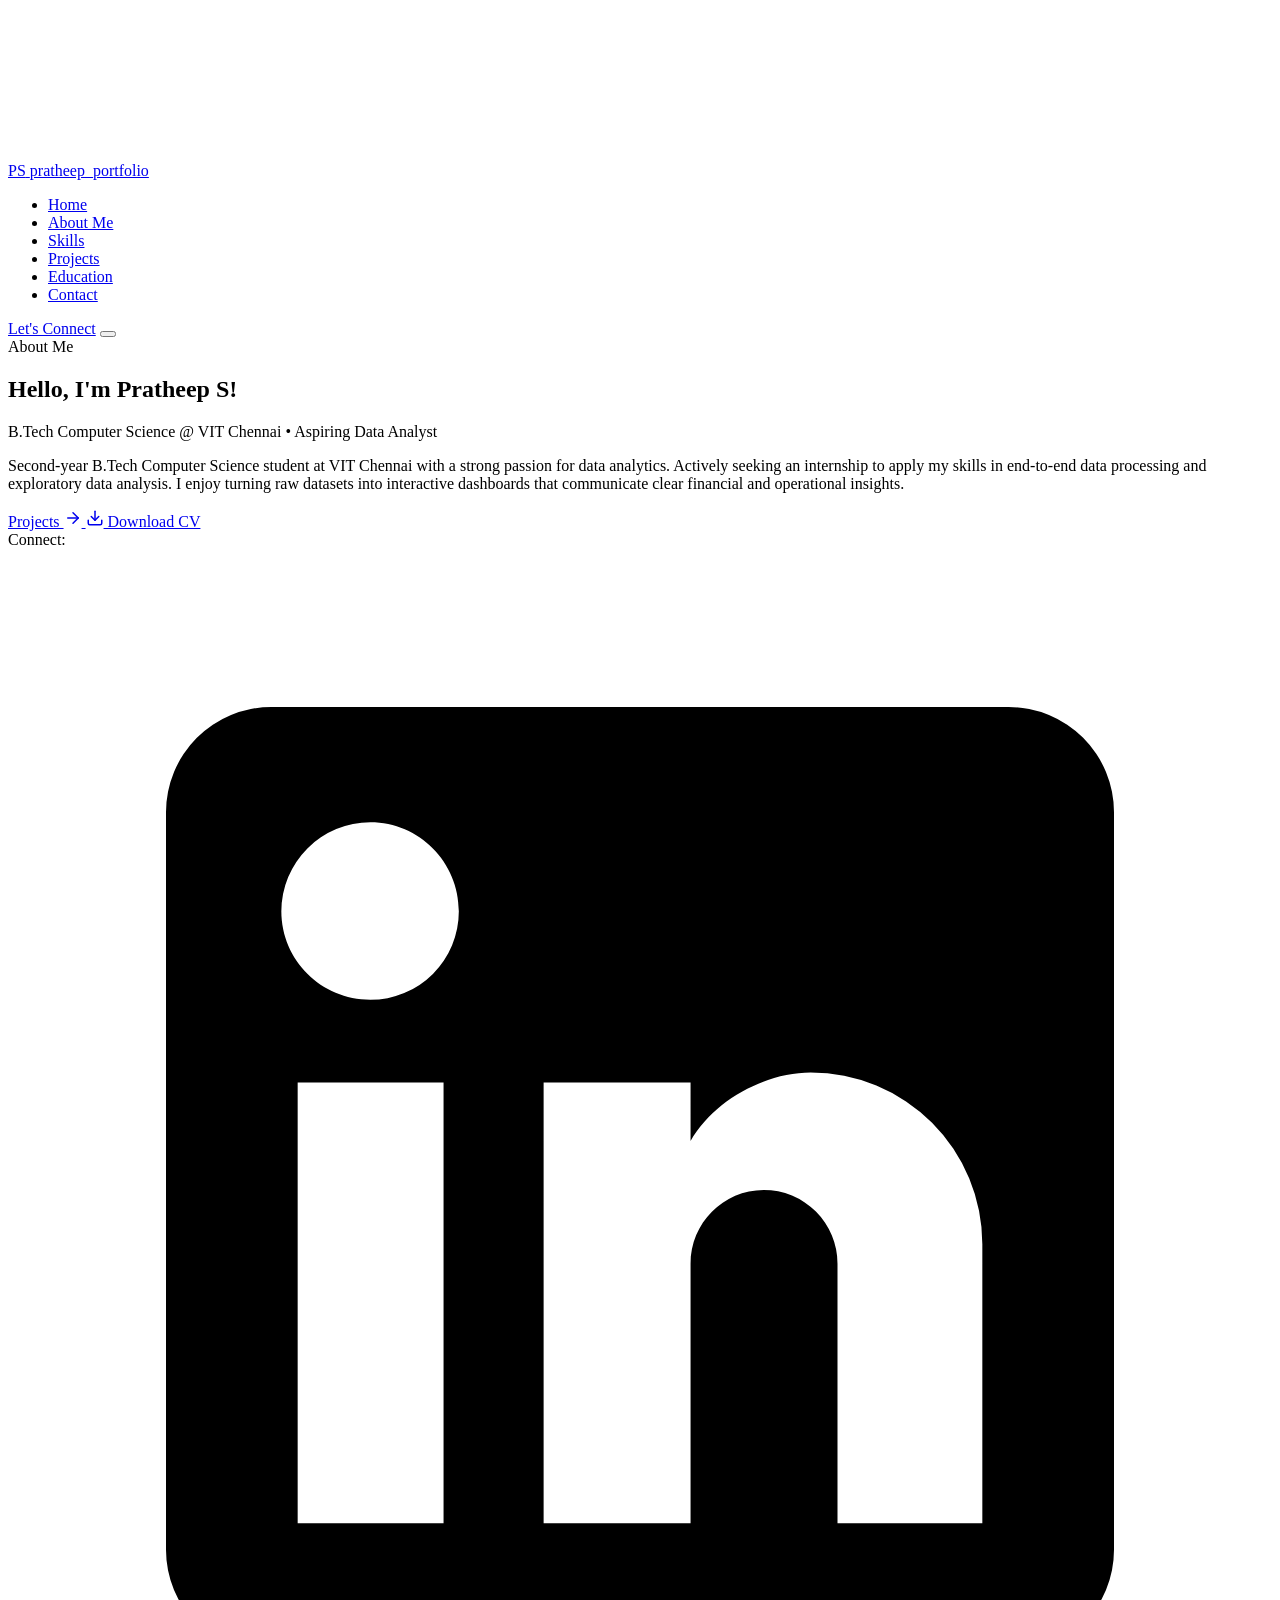
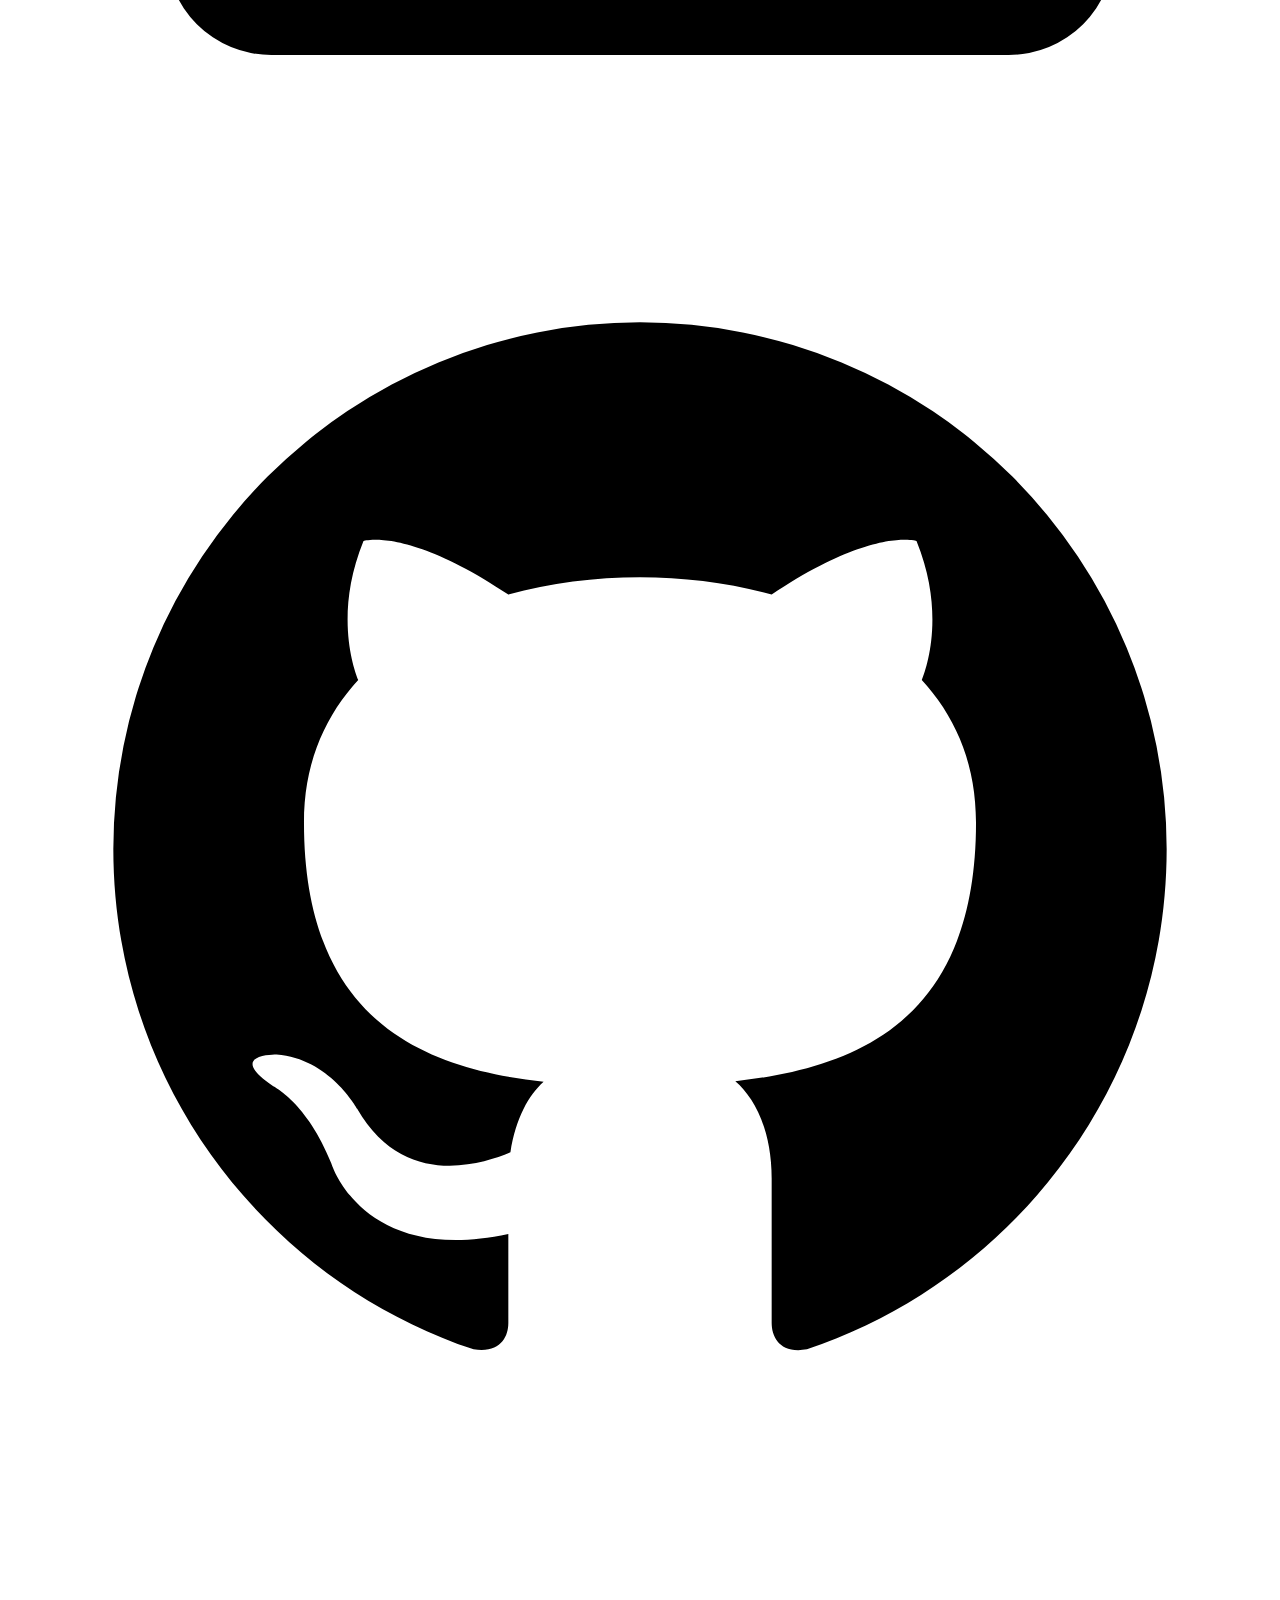
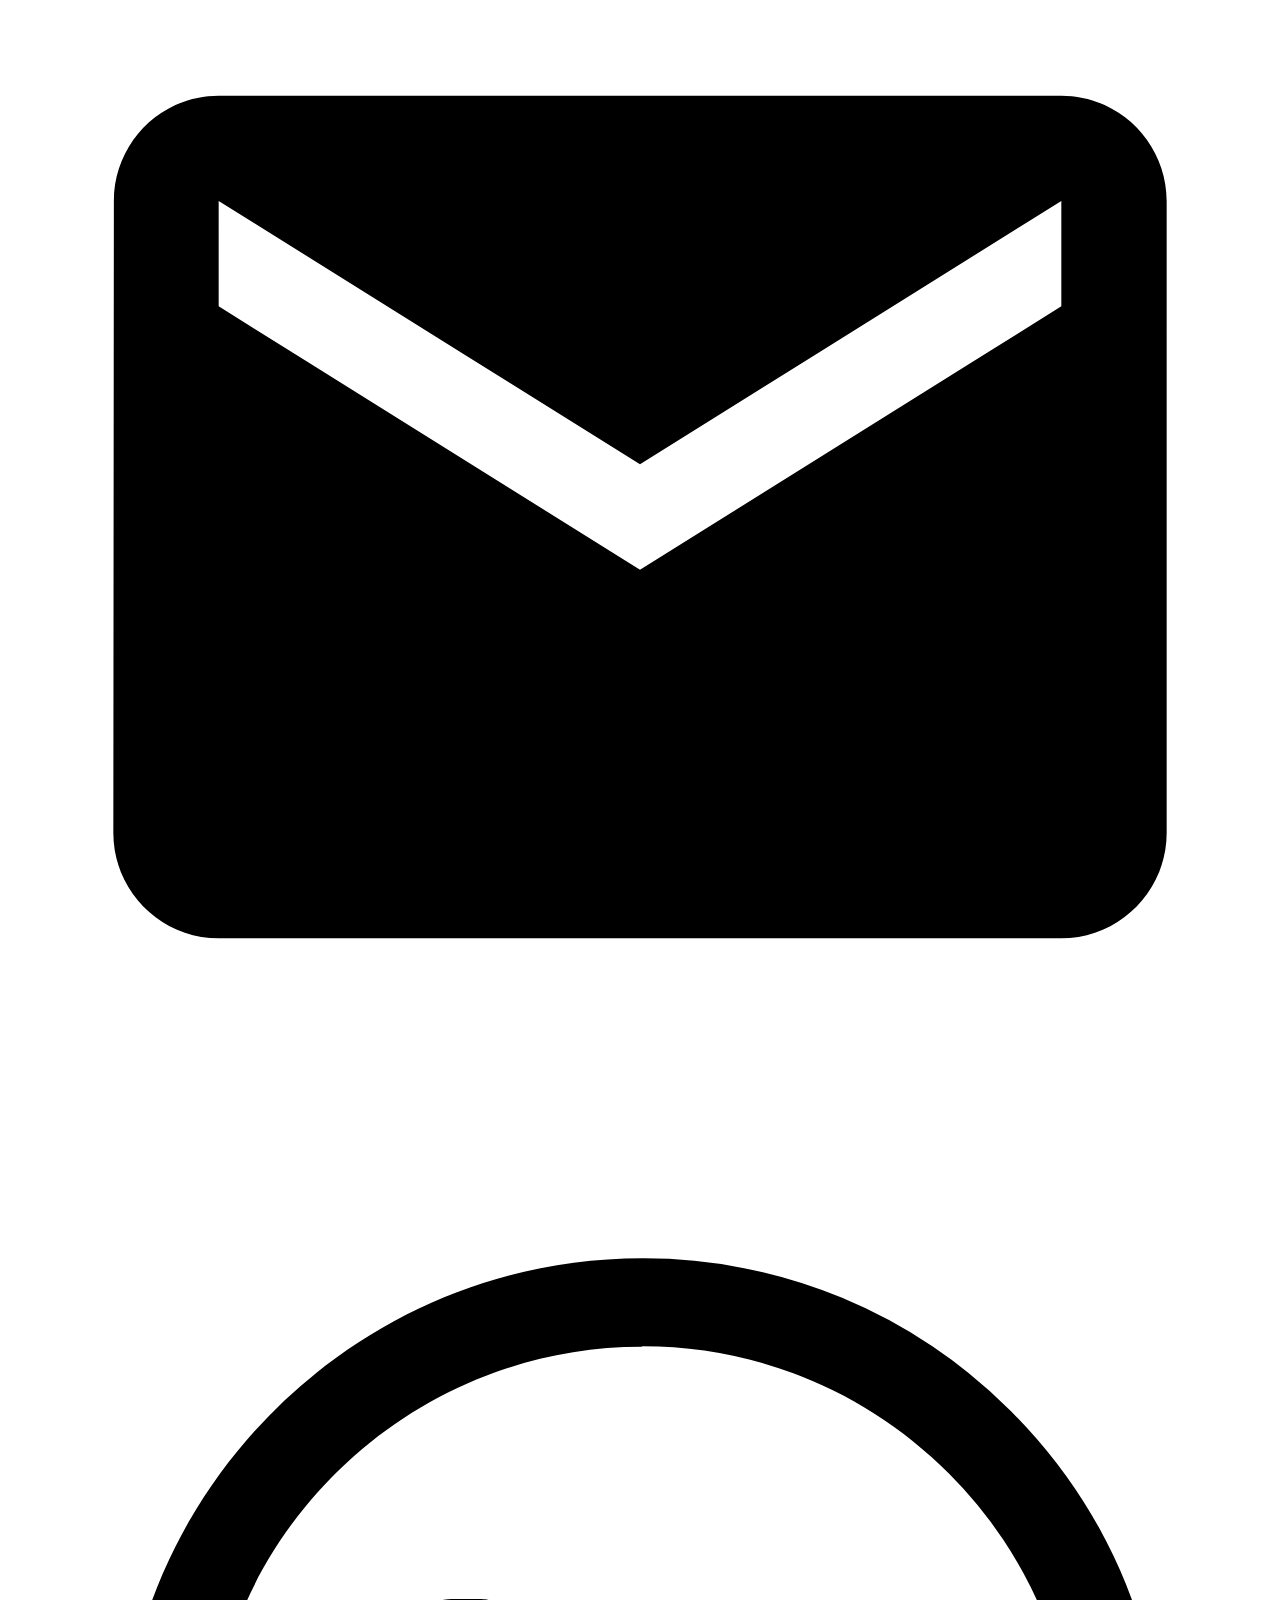
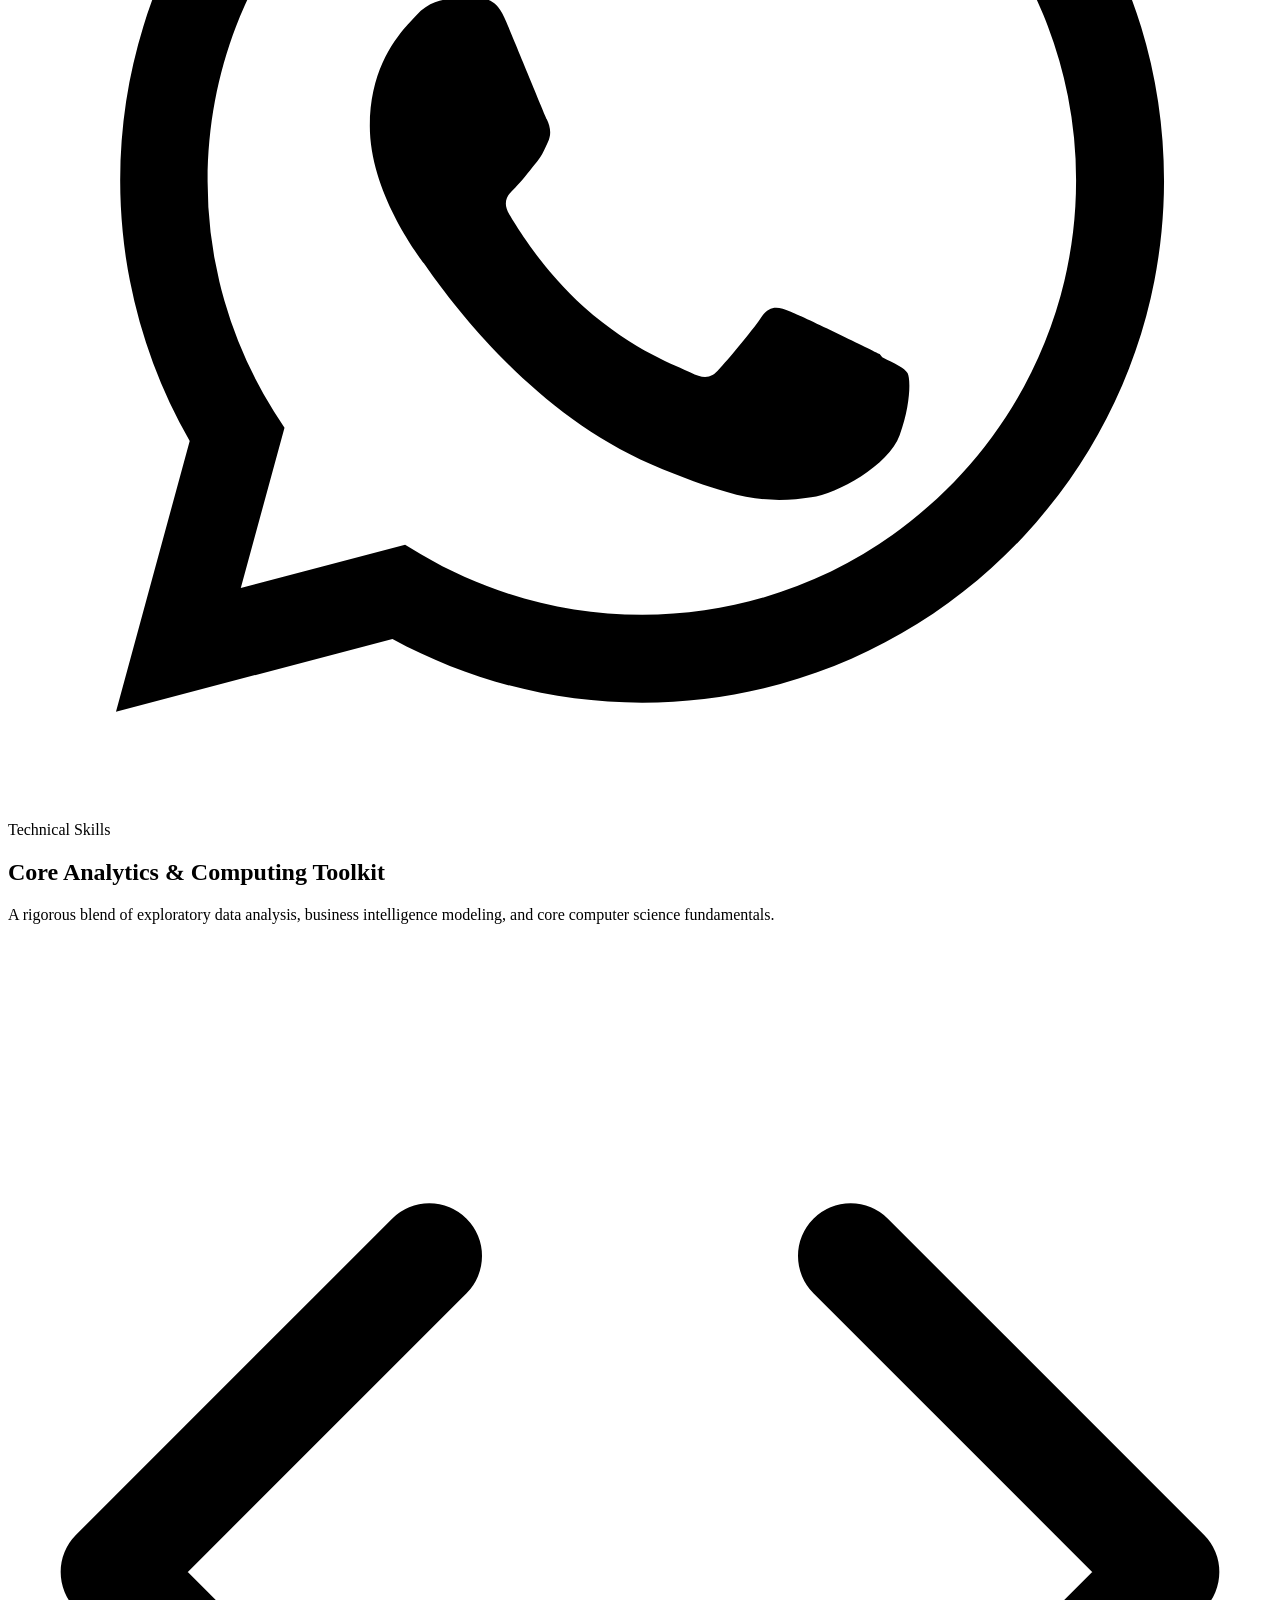
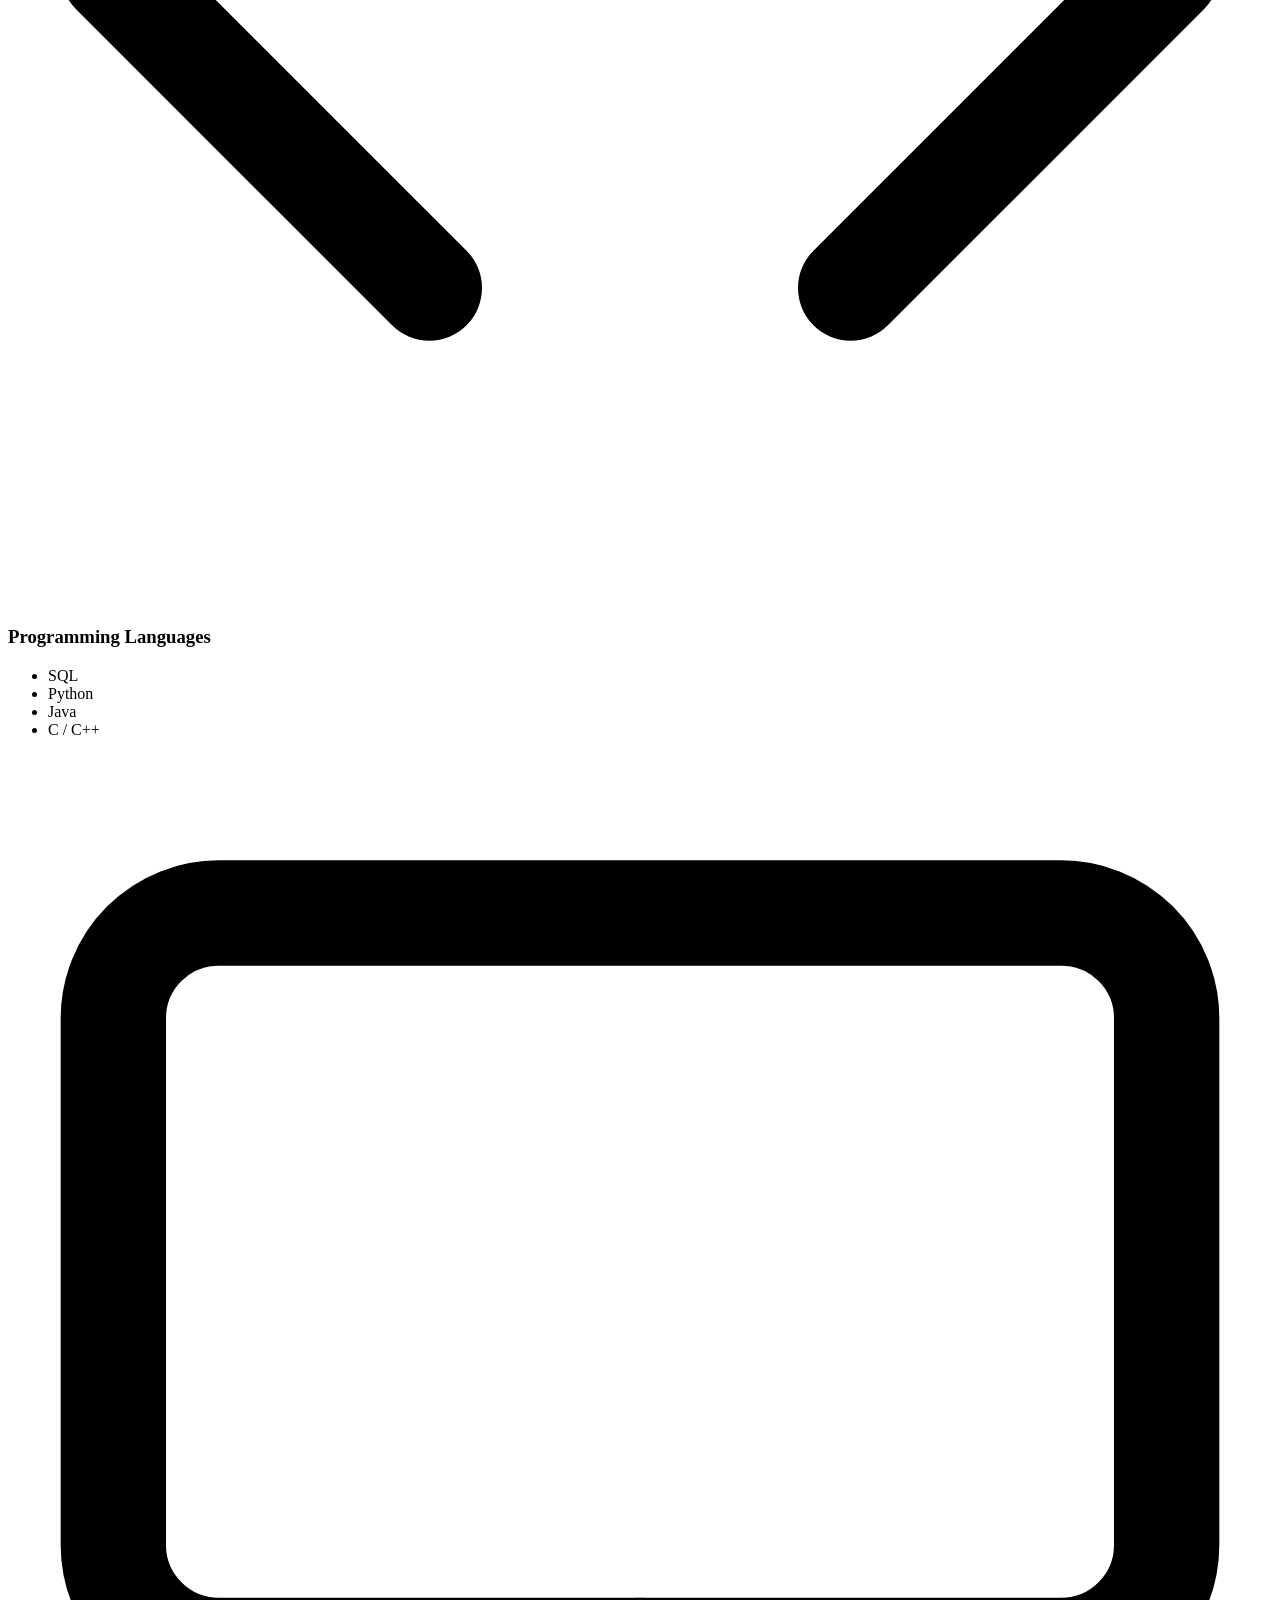
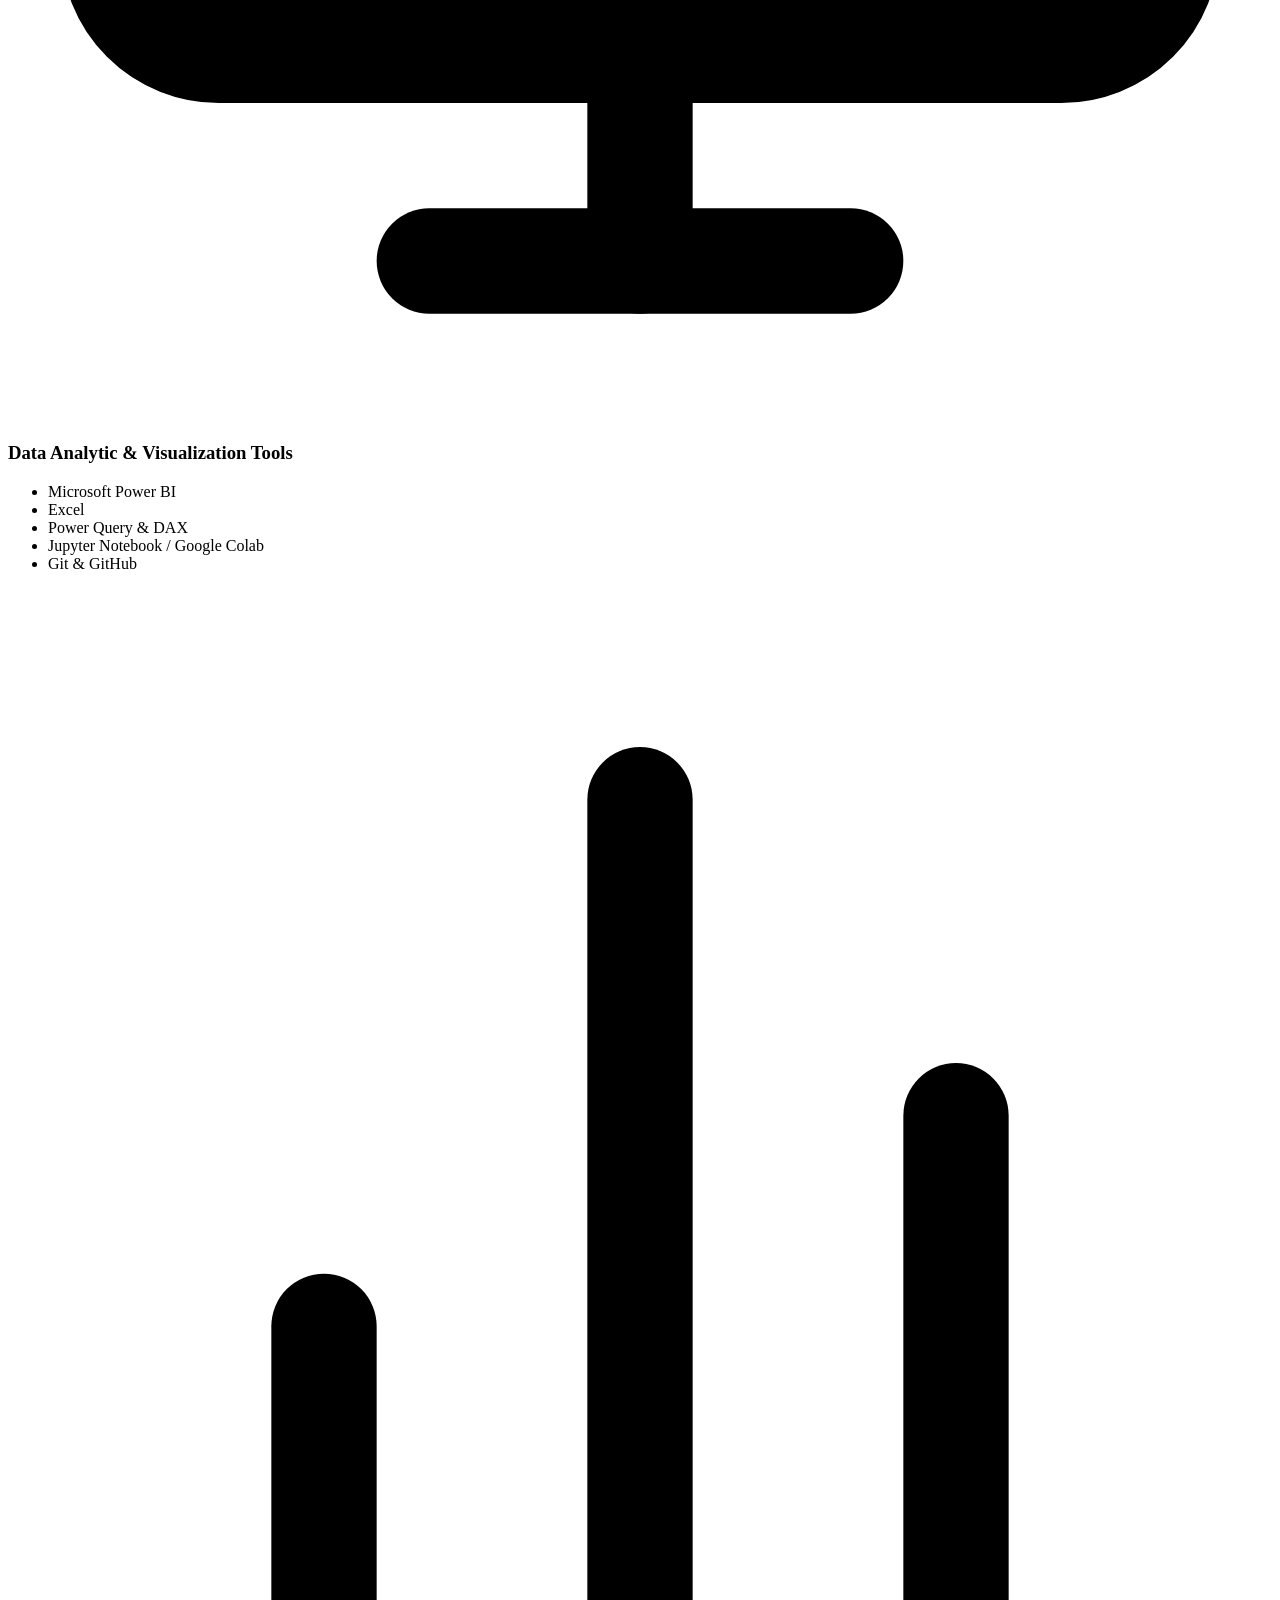
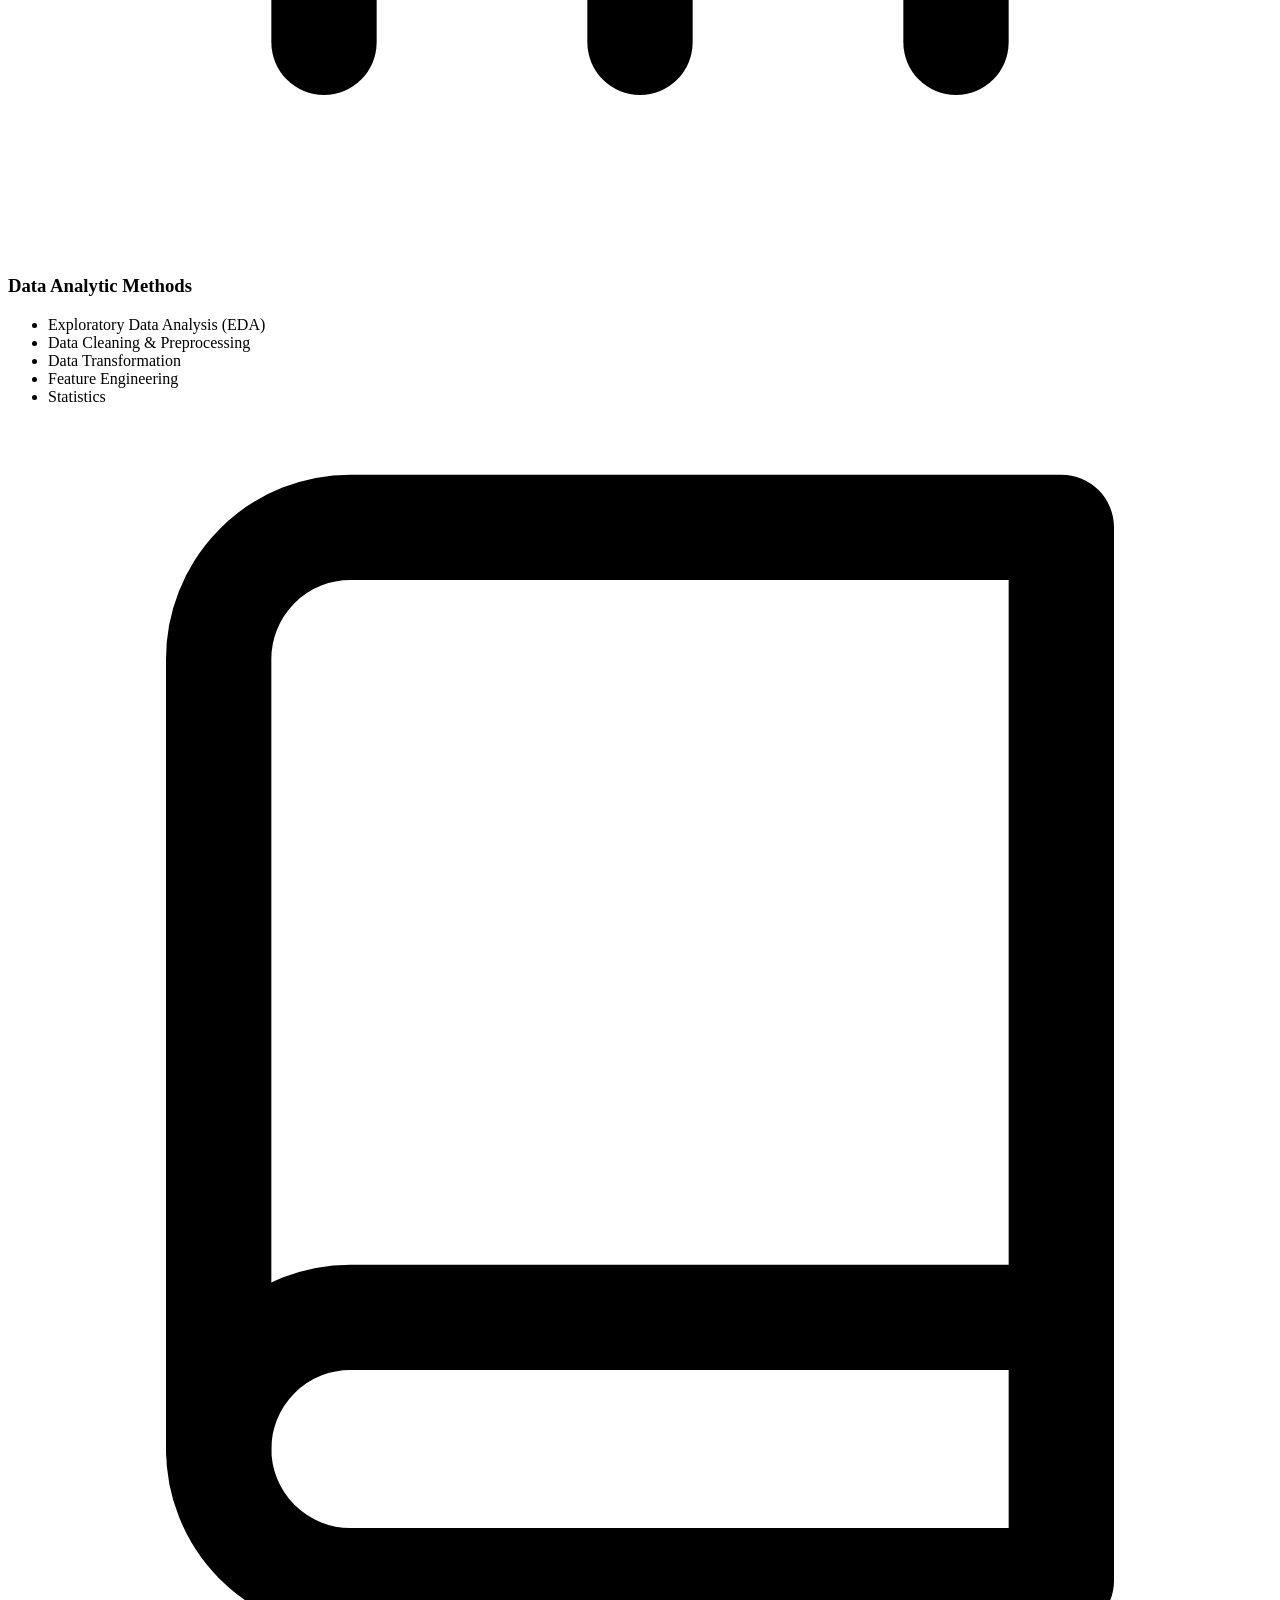
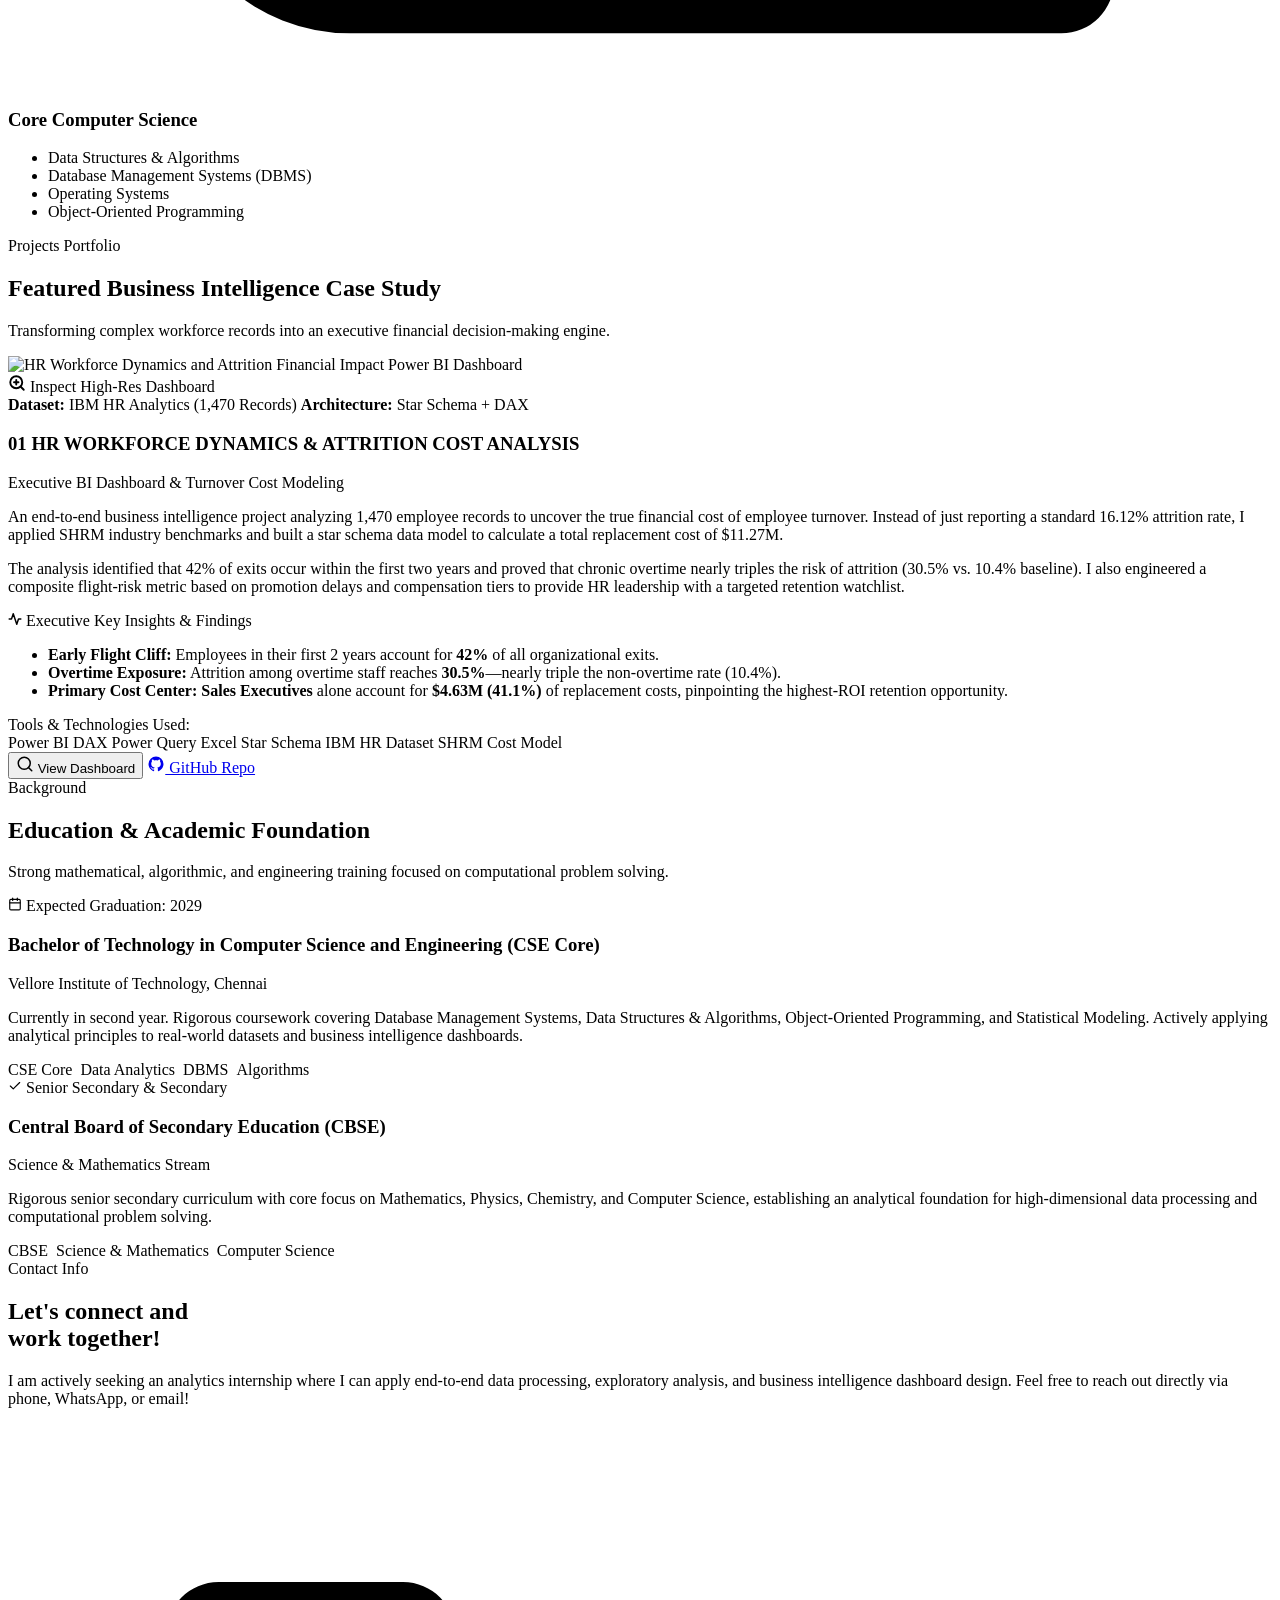
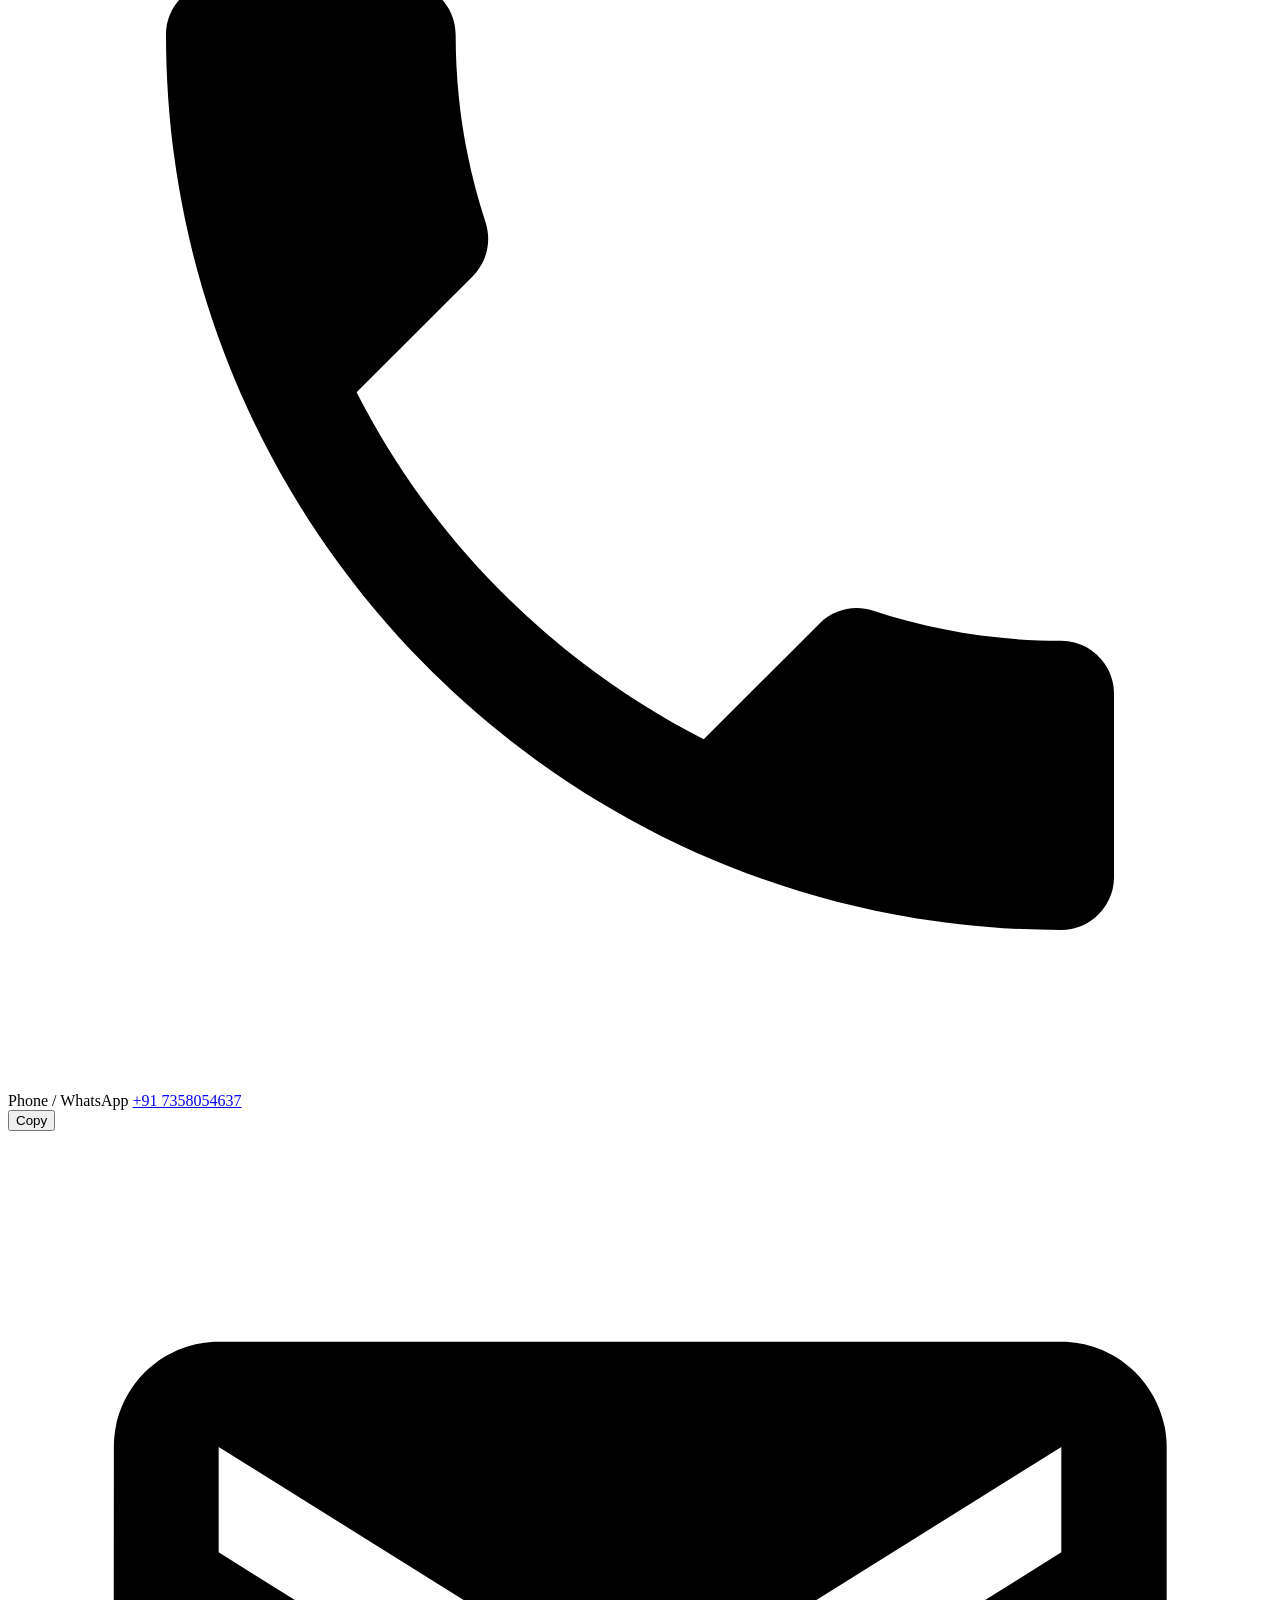
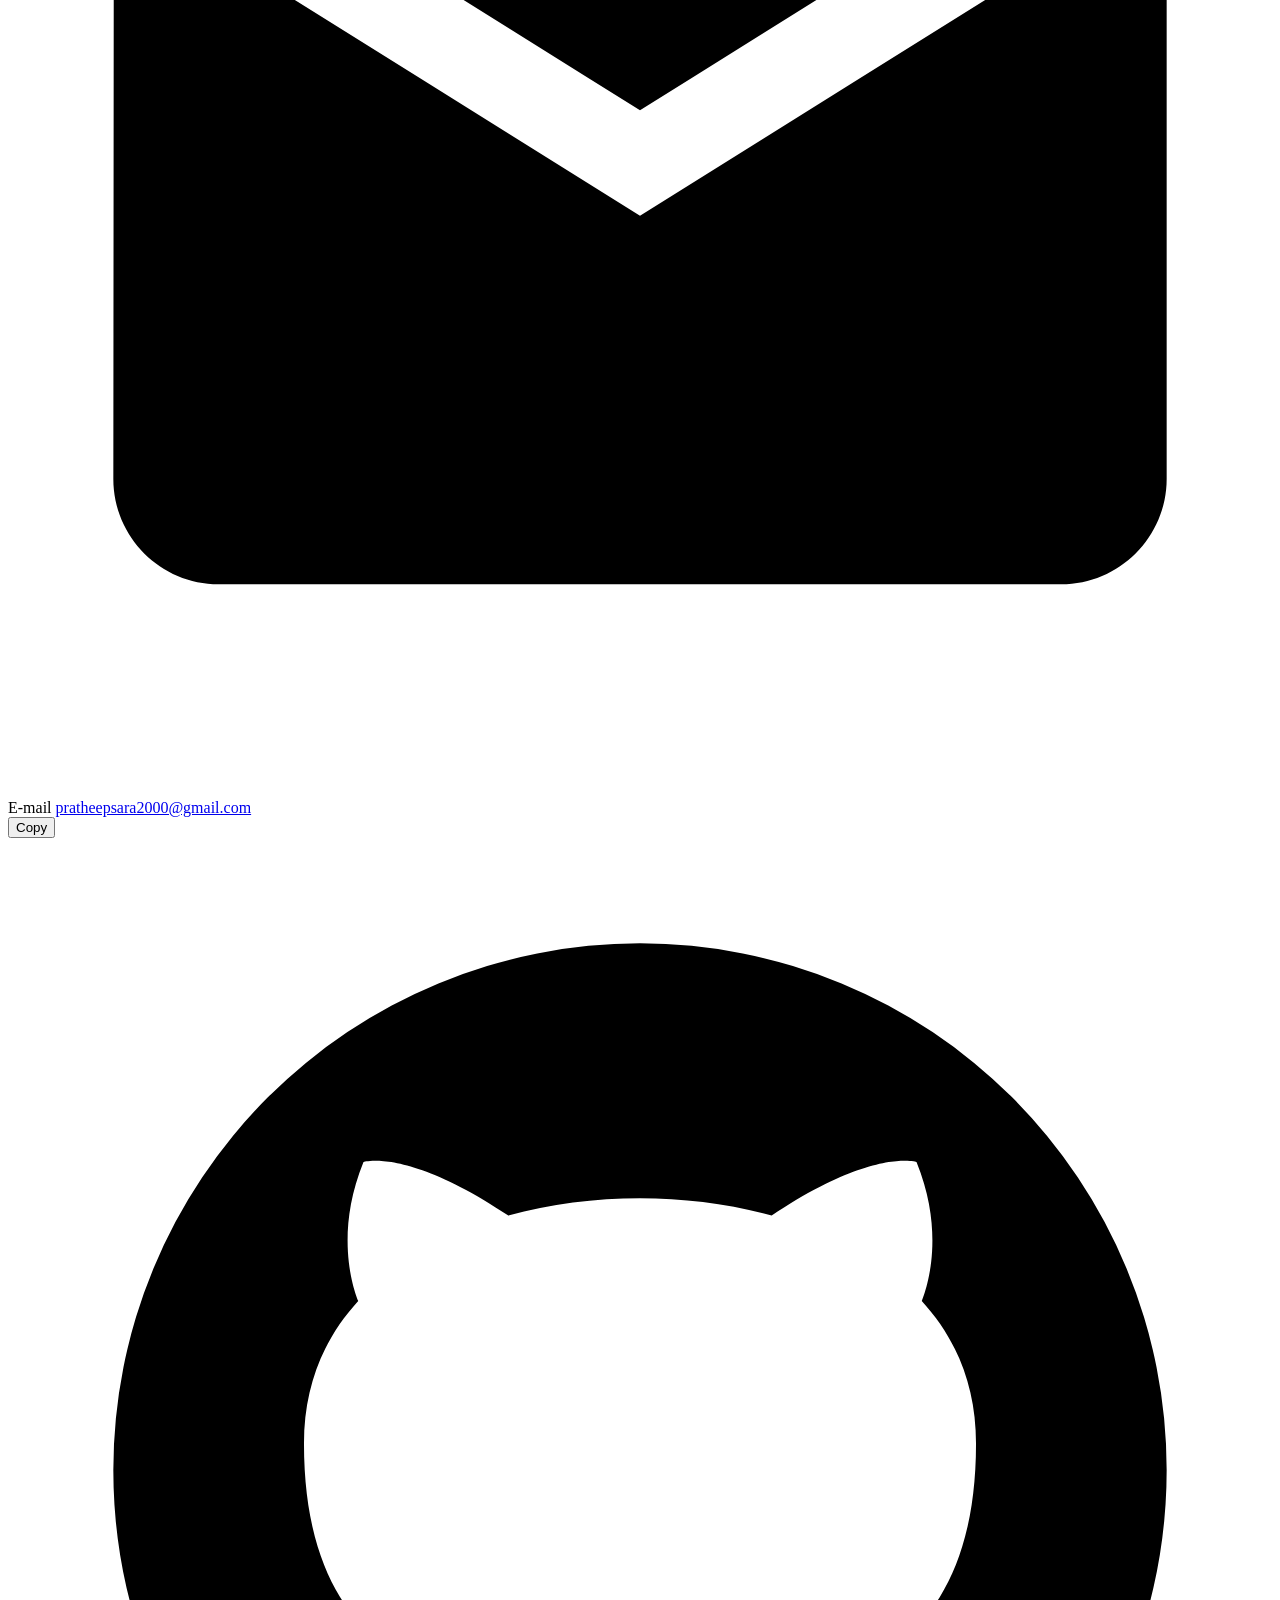
==== index.html @ eb374db6 "Add files via upload" ====
<!DOCTYPE html>
<html lang="en">
<head>
  <meta charset="UTF-8">
  <meta name="viewport" content="width=device-width, initial-scale=1.0">
  <title>pratheep_portfolio</title>
  <meta name="description" content="Portfolio of Pratheep S - Data Analyst & 2nd-year B.Tech Computer Science student at VIT Chennai. Specializing in Power BI, DAX, SQL, and business intelligence dashboards.">

  <!-- Favicon / Tab Icon -->
  <link rel="icon" href="data:image/svg+xml,<svg xmlns='http://www.w3.org/2000/svg' viewBox='0 0 100 100'><rect width='100' height='100' rx='25' fill='%230A0E20'/><text x='50%' y='68%' font-size='56' font-weight='800' fill='%23F5A623' font-family='sans-serif' text-anchor='middle'>PS</text></svg>">

  <!-- Google Fonts: Outfit (Headings), Inter (Body), JetBrains Mono (Data/Tech) -->
  <link rel="preconnect" href="https://fonts.googleapis.com">
  <link rel="preconnect" href="https://fonts.gstatic.com" crossorigin>
  <link href="https://fonts.googleapis.com/css2?family=Inter:wght@300;400;500;600;700&family=JetBrains+Mono:wght@400;500;600&family=Outfit:wght@400;500;600;700;800&display=swap" rel="stylesheet">

  <!-- Stylesheet -->
  <link rel="stylesheet" href="css/styles.css">
</head>
<body>

  <!-- Background Animated Data Network Canvas -->
  <canvas id="network-canvas"></canvas>

  <!-- ===================================================================
       SECTION 1: TOP NAVIGATION BAR
       =================================================================== -->
  <header class="navbar" id="navbar">
    <div class="container nav-container">
      <a href="#home" class="nav-brand" aria-label="pratheep_portfolio">
        <span class="brand-badge">PS</span>
        <span class="brand-name">pratheep_<span>portfolio</span></span>
      </a>

      <!-- Desktop Nav Menu -->
      <nav>
        <ul class="nav-menu" id="nav-menu">
          <li class="nav-item"><a href="#home" class="nav-link active">Home</a></li>
          <li class="nav-item"><a href="#about" class="nav-link">About Me</a></li>
          <li class="nav-item"><a href="#skills" class="nav-link">Skills</a></li>
          <li class="nav-item"><a href="#projects" class="nav-link">Projects</a></li>
          <li class="nav-item"><a href="#education" class="nav-link">Education</a></li>
          <li class="nav-item"><a href="#contact" class="nav-link">Contact</a></li>
        </ul>
      </nav>

      <!-- Nav Action Button & Mobile Toggle -->
      <div class="nav-actions">
        <a href="#contact" class="btn-pill btn-pill-gold btn-pill-sm">Let's Connect</a>
        <button class="mobile-toggle" id="mobile-toggle" aria-label="Toggle navigation menu">
          <span></span>
          <span></span>
          <span></span>
        </button>
      </div>
    </div>
  </header>

  <!-- ===================================================================
       SECTION 2: HERO SECTION (The Landing View)
       =================================================================== -->
  <section class="section hero-section" id="home">
    <div class="container">
      <div class="hero-clean-layout">
        <div class="pill-badge" id="about">
          <span class="pill-badge-dot"></span>
          About Me
        </div>

        <h1 class="hero-headline">
          <span class="greeting">Hello,</span>
          <span class="name-highlight">I'm Pratheep S!</span>
        </h1>

        <div class="hero-role-tag">
          B.Tech Computer Science @ VIT Chennai • Aspiring Data Analyst
        </div>

        <p class="hero-bio">
          Second-year B.Tech Computer Science student at VIT Chennai with a strong passion for data analytics. Actively seeking an internship to apply my skills in end-to-end data processing and exploratory data analysis. I enjoy turning raw datasets into interactive dashboards that communicate clear financial and operational insights.
        </p>

        <div class="hero-actions">
          <!-- Primary Button (Gold Outline): Projects -->
          <a href="#projects" class="btn-pill btn-pill-gold">
            Projects
            <svg width="18" height="18" viewBox="0 0 24 24" fill="none" stroke="currentColor" stroke-width="2" stroke-linecap="round" stroke-linejoin="round">
              <line x1="5" y1="12" x2="19" y2="12"></line>
              <polyline points="12 5 19 12 12 19"></polyline>
            </svg>
          </a>

          <!-- Secondary Button (Gold Outline): Download CV -->
          <a href="assets/resume.pdf" class="btn-pill btn-pill-gold" target="_blank" download="Pratheep_S_Resume.pdf">
            <svg width="18" height="18" viewBox="0 0 24 24" fill="none" stroke="currentColor" stroke-width="2" stroke-linecap="round" stroke-linejoin="round">
              <path d="M21 15v4a2 2 0 0 1-2 2H5a2 2 0 0 1-2-2v-4"></path>
              <polyline points="7 10 12 15 17 10"></polyline>
              <line x1="12" y1="15" x2="12" y2="3"></line>
            </svg>
            Download CV
          </a>
        </div>

        <!-- Social Icons (White Outlines) -->
        <div class="hero-socials">
          <span class="social-label">Connect:</span>
          <!-- LinkedIn Icon -->
          <a href="https://www.linkedin.com/in/pratheep-s-730a97421/" target="_blank" rel="noopener noreferrer" class="social-icon-btn" aria-label="LinkedIn Profile">
            <svg viewBox="0 0 24 24">
              <path d="M19 3a2 2 0 0 1 2 2v14a2 2 0 0 1-2 2H5a2 2 0 0 1-2-2V5a2 2 0 0 1 2-2h14m-.5 15.5v-5.3a3.26 3.26 0 0 0-3.26-3.26c-.85 0-1.84.52-2.28 1.3v-1.11h-2.79v8.37h2.79v-4.93c0-.77.62-1.4 1.39-1.4a1.4 1.4 0 0 1 1.4 1.4v4.93h2.75M6.88 8.56a1.68 1.68 0 0 0 1.68-1.68c0-.93-.75-1.69-1.68-1.69a1.69 1.69 0 0 0-1.69 1.69c0 .93.76 1.68 1.69 1.68m1.39 9.94v-8.37H5.5v8.37h2.77z"/>
            </svg>
          </a>

          <!-- GitHub Icon -->
          <a href="https://github.com/pratheep0707" target="_blank" rel="noopener noreferrer" class="social-icon-btn" aria-label="GitHub Profile">
            <svg viewBox="0 0 24 24">
              <path d="M12 2A10 10 0 0 0 2 12c0 4.42 2.87 8.17 6.84 9.5.5.08.66-.23.66-.5v-1.69c-2.77.6-3.36-1.34-3.36-1.34-.46-1.16-1.11-1.47-1.11-1.47-.91-.62.07-.6.07-.6 1 .07 1.53 1.03 1.53 1.03.87 1.52 2.34 1.07 2.91.83.1-.65.35-1.09.63-1.34-2.22-.25-4.55-1.11-4.55-4.92 0-1.11.38-2 1.03-2.71-.1-.25-.45-1.29.1-2.64 0 0 .84-.27 2.75 1.02.79-.22 1.65-.33 2.5-.33.85 0 1.71.11 2.5.33 1.91-1.29 2.75-1.02 2.75-1.02.55 1.35.2 2.39.1 2.64.65.71 1.03 1.6 1.03 2.71 0 3.82-2.34 4.66-4.57 4.91.36.31.69.92.69 1.85V21c0 .27.16.59.67.5C19.14 20.16 22 16.42 22 12A10 10 0 0 0 12 2z"/>
            </svg>
          </a>

          <!-- Email Icon -->
          <a href="mailto:pratheepsara2000@gmail.com" class="social-icon-btn" aria-label="Send Email">
            <svg viewBox="0 0 24 24">
              <path d="M20 4H4c-1.1 0-1.99.9-1.99 2L2 18c0 1.1.9 2 2 2h16c1.1 0 2-.9 2-2V6c0-1.1-.9-2-2-2zm0 4l-8 5-8-5V6l8 5 8-5v2z"/>
            </svg>
          </a>

          <!-- WhatsApp Icon -->
          <a href="https://wa.me/917358054637" target="_blank" rel="noopener noreferrer" class="social-icon-btn" aria-label="WhatsApp Contact">
            <svg viewBox="0 0 24 24">
              <path d="M12.04 2c-5.46 0-9.91 4.45-9.91 9.91 0 1.75.46 3.45 1.32 4.95L2.05 22l5.25-1.38c1.45.79 3.08 1.21 4.74 1.21 5.46 0 9.91-4.45 9.91-9.91 0-2.65-1.03-5.14-2.9-7.01A9.816 9.816 0 0 0 12.04 2m.01 1.67c2.2 0 4.26.86 5.82 2.42a8.225 8.225 0 0 1 2.41 5.83c0 4.54-3.7 8.24-8.24 8.24-1.48 0-2.93-.4-4.2-1.15l-.3-.18-3.12.82.83-3.04-.2-.31a8.196 8.196 0 0 1-1.26-4.38c0-4.54 3.7-8.24 8.24-8.24m4.52 11.53c-.25-.13-1.47-.72-1.7-.81-.23-.09-.39-.13-.56.13-.17.25-.64.81-.79.97-.14.17-.29.19-.54.06-.25-.13-1.06-.39-2.03-1.25-.75-.67-1.26-1.5-1.41-1.75-.15-.25-.02-.39.11-.51.11-.11.25-.29.37-.44.13-.14.17-.25.25-.42.08-.17.04-.31-.02-.44-.06-.13-.56-1.35-.77-1.85-.2-.49-.41-.42-.56-.43h-.48c-.17 0-.44.06-.67.31-.23.25-.88.86-.88 2.1 0 1.24.9 2.44 1.03 2.61.13.17 1.78 2.72 4.31 3.81.6.26 1.07.42 1.44.53.61.19 1.16.17 1.6.1.49-.07 1.47-.6 1.68-1.18.21-.58.21-1.07.15-1.18-.06-.1-.23-.17-.48-.3"/>
            </svg>
          </a>
        </div>
      </div>
  </section>

  <!-- ===================================================================
       SECTION 3: TECHNICAL SKILLS
       =================================================================== -->
  <section class="section" id="skills">
    <div class="container">
      
      <!-- Section Title: Technical Skills (in a Gold Pill badge) -->
      <div class="section-header">
        <div class="pill-badge">
          <span class="pill-badge-dot"></span>
          Technical Skills
        </div>
        <h2>Core Analytics &amp; Computing Toolkit</h2>
        <p>A rigorous blend of exploratory data analysis, business intelligence modeling, and core computer science fundamentals.</p>
      </div>

      <!-- 4-Column Grid Layout -->
      <div class="skills-grid">
        
        <!-- Column 1: Programming Languages -->
        <div class="skill-col-card">
          <div class="skill-col-header">
            <div class="skill-icon-wrap">
              <svg viewBox="0 0 24 24" fill="none" stroke="currentColor" stroke-width="2" stroke-linecap="round" stroke-linejoin="round">
                <polyline points="16 18 22 12 16 6"></polyline>
                <polyline points="8 6 2 12 8 18"></polyline>
              </svg>
            </div>
            <h3 class="skill-col-title">Programming Languages</h3>
          </div>
          <ul class="skill-list">
            <li class="skill-item">
              <span class="skill-bullet"></span>
              <span>SQL</span>
            </li>
            <li class="skill-item">
              <span class="skill-bullet"></span>
              <span>Python</span>
            </li>
            <li class="skill-item">
              <span class="skill-bullet"></span>
              <span>Java</span>
            </li>
            <li class="skill-item">
              <span class="skill-bullet"></span>
              <span>C / C++</span>
            </li>
          </ul>
        </div>

        <!-- Column 2: Data Analytic & Visualization Tools -->
        <div class="skill-col-card">
          <div class="skill-col-header">
            <div class="skill-icon-wrap">
              <svg viewBox="0 0 24 24" fill="none" stroke="currentColor" stroke-width="2" stroke-linecap="round" stroke-linejoin="round">
                <rect x="2" y="3" width="20" height="14" rx="2" ry="2"></rect>
                <line x1="8" y1="21" x2="16" y2="21"></line>
                <line x1="12" y1="17" x2="12" y2="21"></line>
              </svg>
            </div>
            <h3 class="skill-col-title">Data Analytic &amp; Visualization Tools</h3>
          </div>
          <ul class="skill-list">
            <li class="skill-item">
              <span class="skill-bullet"></span>
              <span>Microsoft Power BI</span>
            </li>
            <li class="skill-item">
              <span class="skill-bullet"></span>
              <span>Excel</span>
            </li>
            <li class="skill-item">
              <span class="skill-bullet"></span>
              <span>Power Query &amp; DAX</span>
            </li>
            <li class="skill-item">
              <span class="skill-bullet"></span>
              <span>Jupyter Notebook / Google Colab</span>
            </li>
            <li class="skill-item">
              <span class="skill-bullet"></span>
              <span>Git &amp; GitHub</span>
            </li>
          </ul>
        </div>

        <!-- Column 3: Data Analytic Methods -->
        <div class="skill-col-card">
          <div class="skill-col-header">
            <div class="skill-icon-wrap">
              <svg viewBox="0 0 24 24" fill="none" stroke="currentColor" stroke-width="2" stroke-linecap="round" stroke-linejoin="round">
                <line x1="18" y1="20" x2="18" y2="10"></line>
                <line x1="12" y1="20" x2="12" y2="4"></line>
                <line x1="6" y1="20" x2="6" y2="14"></line>
              </svg>
            </div>
            <h3 class="skill-col-title">Data Analytic Methods</h3>
          </div>
          <ul class="skill-list">
            <li class="skill-item">
              <span class="skill-bullet"></span>
              <span>Exploratory Data Analysis (EDA)</span>
            </li>
            <li class="skill-item">
              <span class="skill-bullet"></span>
              <span>Data Cleaning &amp; Preprocessing</span>
            </li>
            <li class="skill-item">
              <span class="skill-bullet"></span>
              <span>Data Transformation</span>
            </li>
            <li class="skill-item">
              <span class="skill-bullet"></span>
              <span>Feature Engineering</span>
            </li>
            <li class="skill-item">
              <span class="skill-bullet"></span>
              <span>Statistics</span>
            </li>
          </ul>
        </div>

        <!-- Column 4: Core Computer Science -->
        <div class="skill-col-card">
          <div class="skill-col-header">
            <div class="skill-icon-wrap">
              <svg viewBox="0 0 24 24" fill="none" stroke="currentColor" stroke-width="2" stroke-linecap="round" stroke-linejoin="round">
                <path d="M4 19.5A2.5 2.5 0 0 1 6.5 17H20"></path>
                <path d="M6.5 2H20v20H6.5A2.5 2.5 0 0 1 4 19.5v-15A2.5 2.5 0 0 1 6.5 2z"></path>
              </svg>
            </div>
            <h3 class="skill-col-title">Core Computer Science</h3>
          </div>
          <ul class="skill-list">
            <li class="skill-item">
              <span class="skill-bullet"></span>
              <span>Data Structures &amp; Algorithms</span>
            </li>
            <li class="skill-item">
              <span class="skill-bullet"></span>
              <span>Database Management Systems (DBMS)</span>
            </li>
            <li class="skill-item">
              <span class="skill-bullet"></span>
              <span>Operating Systems</span>
            </li>
            <li class="skill-item">
              <span class="skill-bullet"></span>
              <span>Object-Oriented Programming</span>
            </li>
          </ul>
        </div>

      </div>



    </div>
  </section>

  <!-- ===================================================================
       SECTION 4: PROJECTS PORTFOLIO
       =================================================================== -->
  <section class="section projects-section" id="projects">
    <div class="container">
      
      <div class="section-header">
        <div class="pill-badge">
          <span class="pill-badge-dot"></span>
          Projects Portfolio
        </div>
        <h2>Featured Business Intelligence Case Study</h2>
        <p>Transforming complex workforce records into an executive financial decision-making engine.</p>
      </div>

      <!-- Featured Project Card with Split Layout -->
      <div class="project-featured-card">
        <div class="project-split-layout">
          
          <!-- Left/Top: High-Resolution Dashboard Image Block -->
          <div class="project-media-block">
            <div class="project-preview-wrap" id="dashboard-trigger" title="Click to view full-screen high resolution">
              <img src="assets/dashboard_preview.png" alt="HR Workforce Dynamics and Attrition Financial Impact Power BI Dashboard" class="project-preview-img" id="main-dashboard-img">
              <div class="preview-overlay">
                <span class="zoom-indicator-btn">
                  <svg width="18" height="18" viewBox="0 0 24 24" fill="none" stroke="currentColor" stroke-width="2.5" stroke-linecap="round" stroke-linejoin="round">
                    <circle cx="11" cy="11" r="8"></circle>
                    <line x1="21" y1="21" x2="16.65" y2="16.65"></line>
                    <line x1="11" y1="8" x2="11" y2="14"></line>
                    <line x1="8" y1="11" x2="14" y2="11"></line>
                  </svg>
                  Inspect High-Res Dashboard
                </span>
              </div>
            </div>

            <!-- Dataset Source Banner -->
            <div class="dataset-banner">
              <span><strong>Dataset:</strong> IBM HR Analytics (1,470 Records)</span>
              <span><strong>Architecture:</strong> Star Schema + DAX</span>
            </div>
          </div>

          <!-- Right/Bottom: Project Details -->
          <div class="project-info-block">
            <div>
              <!-- Section Title: 01 HR WORKFORCE DYNAMICS & ATTRITION COST ANALYSIS (Gold text) -->
              <h3 class="project-title-gold">01 HR WORKFORCE DYNAMICS &amp; ATTRITION COST ANALYSIS</h3>
              <span class="project-subtitle">Executive BI Dashboard &amp; Turnover Cost Modeling</span>

              <!-- Project Description Paragraphs -->
              <p class="project-desc-text">
                An end-to-end business intelligence project analyzing 1,470 employee records to uncover the true financial cost of employee turnover. Instead of just reporting a standard 16.12% attrition rate, I applied SHRM industry benchmarks and built a star schema data model to calculate a total replacement cost of $11.27M.
              </p>

              <p class="project-desc-text">
                The analysis identified that 42% of exits occur within the first two years and proved that chronic overtime nearly triples the risk of attrition (30.5% vs. 10.4% baseline). I also engineered a composite flight-risk metric based on promotion delays and compensation tiers to provide HR leadership with a targeted retention watchlist.
              </p>

              <!-- Key Insights Card -->
              <div class="project-insights-box">
                <div class="insights-title">
                  <svg width="14" height="14" viewBox="0 0 24 24" fill="none" stroke="currentColor" stroke-width="2.5" stroke-linecap="round" stroke-linejoin="round">
                    <polyline points="22 12 18 12 15 21 9 3 6 12 2 12"></polyline>
                  </svg>
                  Executive Key Insights &amp; Findings
                </div>
                <ul class="insights-list">
                  <li><strong>Early Flight Cliff:</strong> Employees in their first 2 years account for <strong>42%</strong> of all organizational exits.</li>
                  <li><strong>Overtime Exposure:</strong> Attrition among overtime staff reaches <strong>30.5%</strong>—nearly triple the non-overtime rate (10.4%).</li>
                  <li><strong>Primary Cost Center:</strong> <strong>Sales Executives</strong> alone account for <strong>$4.63M (41.1%)</strong> of replacement costs, pinpointing the highest-ROI retention opportunity.</li>
                </ul>
              </div>

              <!-- Tools Used (Small Pill Tags) -->
              <div class="project-tools-wrap">
                <span class="tools-label">Tools &amp; Technologies Used:</span>
                <div class="tools-pills">
                  <span class="tag-pill tag-pill-gold">Power BI</span>
                  <span class="tag-pill tag-pill-gold">DAX</span>
                  <span class="tag-pill tag-pill-gold">Power Query</span>
                  <span class="tag-pill tag-pill-gold">Excel</span>
                  <span class="tag-pill">Star Schema</span>
                  <span class="tag-pill">IBM HR Dataset</span>
                  <span class="tag-pill">SHRM Cost Model</span>
                </div>
              </div>
            </div>

            <!-- Action Buttons -->
            <div class="project-actions">
              <!-- View Dashboard Button (triggers modal) -->
              <button class="btn-pill btn-pill-gold-solid" id="view-dashboard-btn">
                <svg width="18" height="18" viewBox="0 0 24 24" fill="none" stroke="currentColor" stroke-width="2" stroke-linecap="round" stroke-linejoin="round">
                  <circle cx="11" cy="11" r="8"></circle>
                  <line x1="21" y1="21" x2="16.65" y2="16.65"></line>
                </svg>
                View Dashboard
              </button>

              <!-- GitHub Repo Button -->
              <a href="https://github.com/pratheep0707" target="_blank" rel="noopener noreferrer" class="btn-pill btn-pill-gold">
                <svg width="18" height="18" viewBox="0 0 24 24" fill="currentColor">
                  <path d="M12 2A10 10 0 0 0 2 12c0 4.42 2.87 8.17 6.84 9.5.5.08.66-.23.66-.5v-1.69c-2.77.6-3.36-1.34-3.36-1.34-.46-1.16-1.11-1.47-1.11-1.47-.91-.62.07-.6.07-.6 1 .07 1.53 1.03 1.53 1.03.87 1.52 2.34 1.07 2.91.83.1-.65.35-1.09.63-1.34-2.22-.25-4.55-1.11-4.55-4.92 0-1.11.38-2 1.03-2.71-.1-.25-.45-1.29.1-2.64 0 0 .84-.27 2.75 1.02.79-.22 1.65-.33 2.5-.33.85 0 1.71.11 2.5.33 1.91-1.29 2.75-1.02 2.75-1.02.55 1.35.2 2.39.1 2.64.65.71 1.03 1.6 1.03 2.71 0 3.82-2.34 4.66-4.57 4.91.36.31.69.92.69 1.85V21c0 .27.16.59.67.5C19.14 20.16 22 16.42 22 12A10 10 0 0 0 12 2z"/>
                </svg>
                GitHub Repo
              </a>
            </div>

          </div>

        </div>
      </div>

    </div>
  </section>

  <!-- ===================================================================
       SECTION 5: BACKGROUND / EDUCATION
       =================================================================== -->
  <section class="section" id="education">
    <div class="container">
      
      <!-- Section Title: Background -->
      <div class="section-header">
        <div class="pill-badge">
          <span class="pill-badge-dot"></span>
          Background
        </div>
        <h2>Education &amp; Academic Foundation</h2>
        <p>Strong mathematical, algorithmic, and engineering training focused on computational problem solving.</p>
      </div>

      <!-- Clean Text-Based Education Grid -->
      <div class="background-grid">
        
        <!-- Block 1: B.Tech CSE @ VIT Chennai -->
        <div class="edu-card">
          <div class="edu-timeline-badge">
            <svg width="14" height="14" viewBox="0 0 24 24" fill="none" stroke="currentColor" stroke-width="2" stroke-linecap="round" stroke-linejoin="round">
              <rect x="3" y="4" width="18" height="18" rx="2" ry="2"></rect>
              <line x1="16" y1="2" x2="16" y2="6"></line>
              <line x1="8" y1="2" x2="8" y2="6"></line>
              <line x1="3" y1="10" x2="21" y2="10"></line>
            </svg>
            Expected Graduation: 2029
          </div>
          <h3 class="edu-degree">Bachelor of Technology in Computer Science and Engineering (CSE Core)</h3>
          <div class="edu-institution">Vellore Institute of Technology, Chennai</div>
          <p class="edu-desc">
            Currently in second year. Rigorous coursework covering Database Management Systems, Data Structures &amp; Algorithms, Object-Oriented Programming, and Statistical Modeling. Actively applying analytical principles to real-world datasets and business intelligence dashboards.
          </p>
          <div style="margin-top: 16px; display:flex; flex-wrap:wrap; gap:8px;">
            <span class="tag-pill tag-pill-gold">CSE Core</span>
            <span class="tag-pill">Data Analytics</span>
            <span class="tag-pill">DBMS</span>
            <span class="tag-pill">Algorithms</span>
          </div>
        </div>

        <!-- Block 2: CBSE -->
        <div class="edu-card">
          <div class="edu-timeline-badge">
            <svg width="14" height="14" viewBox="0 0 24 24" fill="none" stroke="currentColor" stroke-width="2" stroke-linecap="round" stroke-linejoin="round">
              <polyline points="20 6 9 17 4 12"></polyline>
            </svg>
            Senior Secondary &amp; Secondary
          </div>
          <h3 class="edu-degree">Central Board of Secondary Education (CBSE)</h3>
          <div class="edu-institution">Science &amp; Mathematics Stream</div>
          <p class="edu-desc">
            Rigorous senior secondary curriculum with core focus on Mathematics, Physics, Chemistry, and Computer Science, establishing an analytical foundation for high-dimensional data processing and computational problem solving.
          </p>
          <div style="margin-top: 16px; display:flex; flex-wrap:wrap; gap:8px;">
            <span class="tag-pill tag-pill-gold">CBSE</span>
            <span class="tag-pill">Science &amp; Mathematics</span>
            <span class="tag-pill">Computer Science</span>
          </div>
        </div>

      </div>

    </div>
  </section>

  <!-- ===================================================================
       SECTION 6: CONTACT & FOOTER
       =================================================================== -->
  <section class="section" id="contact">
    <div class="container">
      
      <div class="contact-grid">
        
        <!-- Left Side: Contact Info, Icons, Direct Links -->
        <div class="contact-info-col">
          <!-- Small Accent Tag (Pill): Contact Info -->
          <div class="pill-badge">
            <span class="pill-badge-dot"></span>
            Contact Info
          </div>

          <!-- Main Headline (White & Gold) -->
          <h2>Let's connect and <br><span>work together!</span></h2>
          <p class="contact-intro-text">
            I am actively seeking an analytics internship where I can apply end-to-end data processing, exploratory analysis, and business intelligence dashboard design. Feel free to reach out directly via phone, WhatsApp, or email!
          </p>

          <div class="contact-channels">
            
            <!-- Phone (WhatsApp) -->
            <div class="contact-channel-item">
              <div class="channel-left">
                <div class="channel-icon">
                  <!-- Phone SVG -->
                  <svg viewBox="0 0 24 24" fill="currentColor">
                    <path d="M6.62 10.79c1.44 2.83 3.76 5.14 6.59 6.59l2.2-2.2c.27-.27.67-.36 1.02-.24 1.12.37 2.33.57 3.57.57.55 0 1 .45 1 1V20c0 .55-.45 1-1 1-9.39 0-17-7.61-17-17 0-.55.45-1 1-1h3.5c.55 0 1 .45 1 1 0 1.25.2 2.45.57 3.57.11.35.03.74-.25 1.02l-2.2 2.2z"/>
                  </svg>
                </div>
                <div class="channel-details">
                  <span class="channel-label">Phone / WhatsApp</span>
                  <a href="https://wa.me/917358054637" target="_blank" rel="noopener noreferrer" class="channel-value">+91 7358054637</a>
                </div>
              </div>
              <button class="channel-action-btn copy-btn" data-copy="+917358054637" title="Copy Phone Number">Copy</button>
            </div>

            <!-- E-mail -->
            <div class="contact-channel-item">
              <div class="channel-left">
                <div class="channel-icon">
                  <!-- Mail SVG -->
                  <svg viewBox="0 0 24 24" fill="currentColor">
                    <path d="M20 4H4c-1.1 0-1.99.9-1.99 2L2 18c0 1.1.9 2 2 2h16c1.1 0 2-.9 2-2V6c0-1.1-.9-2-2-2zm0 4l-8 5-8-5V6l8 5 8-5v2z"/>
                  </svg>
                </div>
                <div class="channel-details">
                  <span class="channel-label">E-mail</span>
                  <a href="mailto:pratheepsara2000@gmail.com" class="channel-value">pratheepsara2000@gmail.com</a>
                </div>
              </div>
              <button class="channel-action-btn copy-btn" data-copy="pratheepsara2000@gmail.com" title="Copy Email Address">Copy</button>
            </div>

            <!-- GitHub -->
            <div class="contact-channel-item">
              <div class="channel-left">
                <div class="channel-icon">
                  <!-- GitHub SVG -->
                  <svg viewBox="0 0 24 24" fill="currentColor">
                    <path d="M12 2A10 10 0 0 0 2 12c0 4.42 2.87 8.17 6.84 9.5.5.08.66-.23.66-.5v-1.69c-2.77.6-3.36-1.34-3.36-1.34-.46-1.16-1.11-1.47-1.11-1.47-.91-.62.07-.6.07-.6 1 .07 1.53 1.03 1.53 1.03.87 1.52 2.34 1.07 2.91.83.1-.65.35-1.09.63-1.34-2.22-.25-4.55-1.11-4.55-4.92 0-1.11.38-2 1.03-2.71-.1-.25-.45-1.29.1-2.64 0 0 .84-.27 2.75 1.02.79-.22 1.65-.33 2.5-.33.85 0 1.71.11 2.5.33 1.91-1.29 2.75-1.02 2.75-1.02.55 1.35.2 2.39.1 2.64.65.71 1.03 1.6 1.03 2.71 0 3.82-2.34 4.66-4.57 4.91.36.31.69.92.69 1.85V21c0 .27.16.59.67.5C19.14 20.16 22 16.42 22 12A10 10 0 0 0 12 2z"/>
                  </svg>
                </div>
                <div class="channel-details">
                  <span class="channel-label">GitHub Repository</span>
                  <a href="https://github.com/pratheep0707" target="_blank" rel="noopener noreferrer" class="channel-value">github.com/pratheep0707</a>
                </div>
              </div>
              <a href="https://github.com/pratheep0707" target="_blank" rel="noopener noreferrer" class="channel-action-btn">Visit</a>
            </div>

            <!-- LinkedIn -->
            <div class="contact-channel-item">
              <div class="channel-left">
                <div class="channel-icon">
                  <!-- LinkedIn SVG -->
                  <svg viewBox="0 0 24 24" fill="currentColor">
                    <path d="M19 3a2 2 0 0 1 2 2v14a2 2 0 0 1-2 2H5a2 2 0 0 1-2-2V5a2 2 0 0 1 2-2h14m-.5 15.5v-5.3a3.26 3.26 0 0 0-3.26-3.26c-.85 0-1.84.52-2.28 1.3v-1.11h-2.79v8.37h2.79v-4.93c0-.77.62-1.4 1.39-1.4a1.4 1.4 0 0 1 1.4 1.4v4.93h2.75M6.88 8.56a1.68 1.68 0 0 0 1.68-1.68c0-.93-.75-1.69-1.68-1.69a1.69 1.69 0 0 0-1.69 1.69c0 .93.76 1.68 1.69 1.68m1.39 9.94v-8.37H5.5v8.37h2.77z"/>
                  </svg>
                </div>
                <div class="channel-details">
                  <span class="channel-label">LinkedIn Profile</span>
                  <a href="https://www.linkedin.com/in/pratheep-s-730a97421/" target="_blank" rel="noopener noreferrer" class="channel-value">linkedin.com/in/pratheep-s-730a97421/</a>
                </div>
              </div>
              <a href="https://www.linkedin.com/in/pratheep-s-730a97421/" target="_blank" rel="noopener noreferrer" class="channel-action-btn">Connect</a>
            </div>

          </div>
        </div>

        <!-- Right Side: Quick Message Form -->
        <div class="contact-form-card">
          <h3 class="form-title">Send a Quick Message</h3>
          <p class="form-subtitle">Have an internship opening, analytics query, or project? Drop a message below.</p>
          
          <form id="contact-form">
            <div class="form-group">
              <label for="form-name" class="form-label">Your Name</label>
              <input type="text" id="form-name" class="form-input" placeholder="e.g. Alex Morgan" required>
            </div>

            <div class="form-group">
              <label for="form-email" class="form-label">Your Email</label>
              <input type="email" id="form-email" class="form-input" placeholder="alex@company.com" required>
            </div>

            <div class="form-group">
              <label for="form-subject" class="form-label">Subject</label>
              <input type="text" id="form-subject" class="form-input" placeholder="Data Analytics Internship Opportunity" value="Data Analytics Internship Opportunity">
            </div>

            <div class="form-group">
              <label for="form-message" class="form-label">Message</label>
              <textarea id="form-message" class="form-textarea" placeholder="Hi Pratheep, we reviewed your HR Analytics dashboard and would like to discuss..." required></textarea>
            </div>

            <button type="submit" class="btn-pill btn-pill-gold-solid" style="width: 100%;">
              <span>Send Message</span>
              <svg width="18" height="18" viewBox="0 0 24 24" fill="none" stroke="currentColor" stroke-width="2" stroke-linecap="round" stroke-linejoin="round">
                <line x1="22" y1="2" x2="11" y2="13"></line>
                <polygon points="22 2 15 22 11 13 2 9 22 2"></polygon>
              </svg>
            </button>
          </form>
        </div>

      </div>

    </div>
  </section>

  <!-- ===================================================================
       FOOTER
       =================================================================== -->
  <footer class="footer">
    <div class="container footer-content">
      <div class="footer-copy">
        © 2026 <strong>Pratheep S</strong>. All rights reserved • Designed for <strong>Data Analytics Excellence</strong>.
      </div>
      <a href="#home" class="back-to-top-btn">
        <span>Back to Top</span>
        <svg width="16" height="16" viewBox="0 0 24 24" fill="none" stroke="currentColor" stroke-width="2" stroke-linecap="round" stroke-linejoin="round">
          <polyline points="18 15 12 9 6 15"></polyline>
        </svg>
      </a>
    </div>
  </footer>

  <!-- ===================================================================
       LIGHTBOX MODAL FOR HIGH-RESOLUTION DASHBOARD
       =================================================================== -->
  <div class="lightbox-modal" id="lightbox-modal" role="dialog" aria-modal="true" aria-label="High Resolution Dashboard Viewer">
    <div class="lightbox-header">
      <div class="lightbox-title">
        <span class="pill-badge-dot"></span>
        HR Workforce Dynamics &amp; Attrition Cost Analysis (Power BI)
      </div>
      <div class="lightbox-controls">
        <button class="lightbox-btn" id="zoom-in" title="Zoom In">+</button>
        <button class="lightbox-btn" id="zoom-out" title="Zoom Out">-</button>
        <button class="lightbox-btn" id="zoom-reset" title="Reset Zoom">Reset</button>
        <button class="lightbox-btn lightbox-btn-close" id="lightbox-close" title="Close Viewer">✕ Close</button>
      </div>
    </div>
    <div class="lightbox-body">
      <img src="assets/dashboard_preview.png" alt="Full Resolution Power BI Dashboard" class="lightbox-img" id="lightbox-img">
    </div>
  </div>

  <!-- Toast Message Element -->
  <div id="toast-msg" class="toast-msg"></div>

  <!-- Scripts -->
  <script src="js/script.js"></script>
</body>
</html>
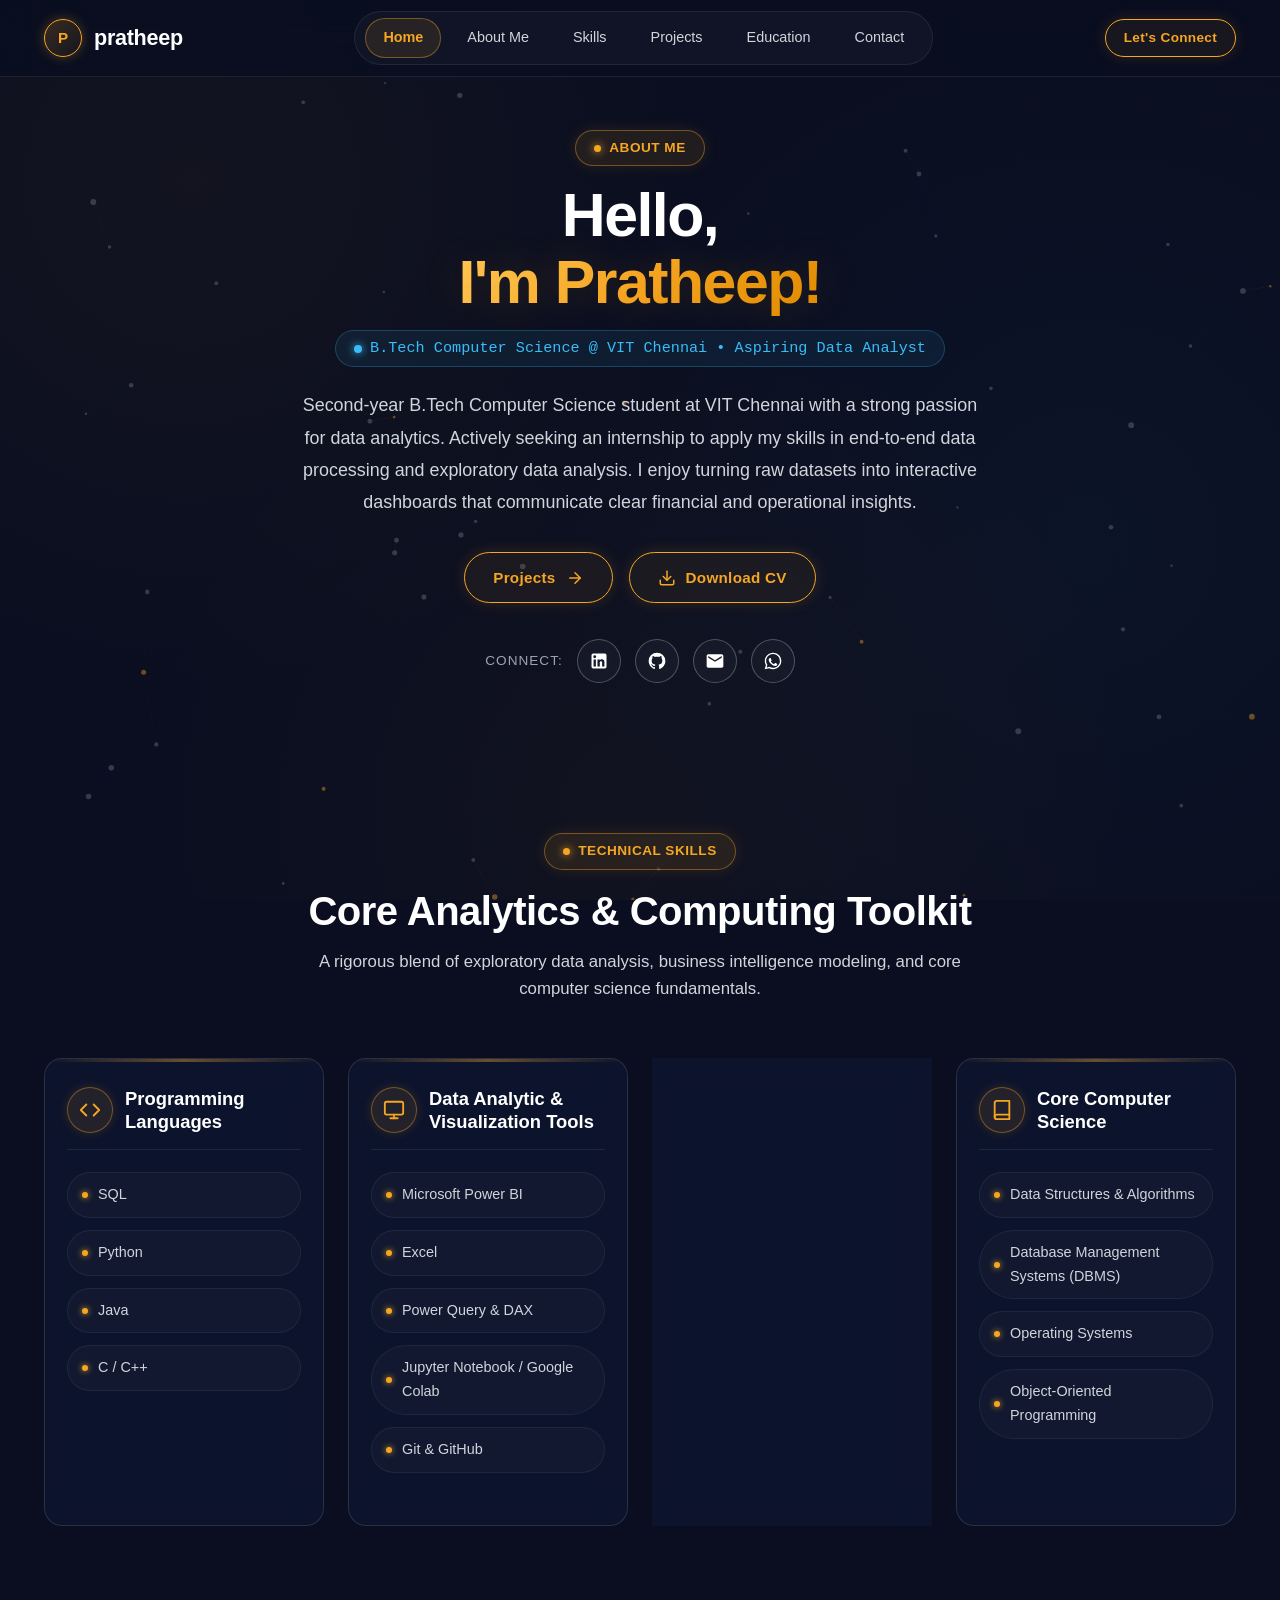
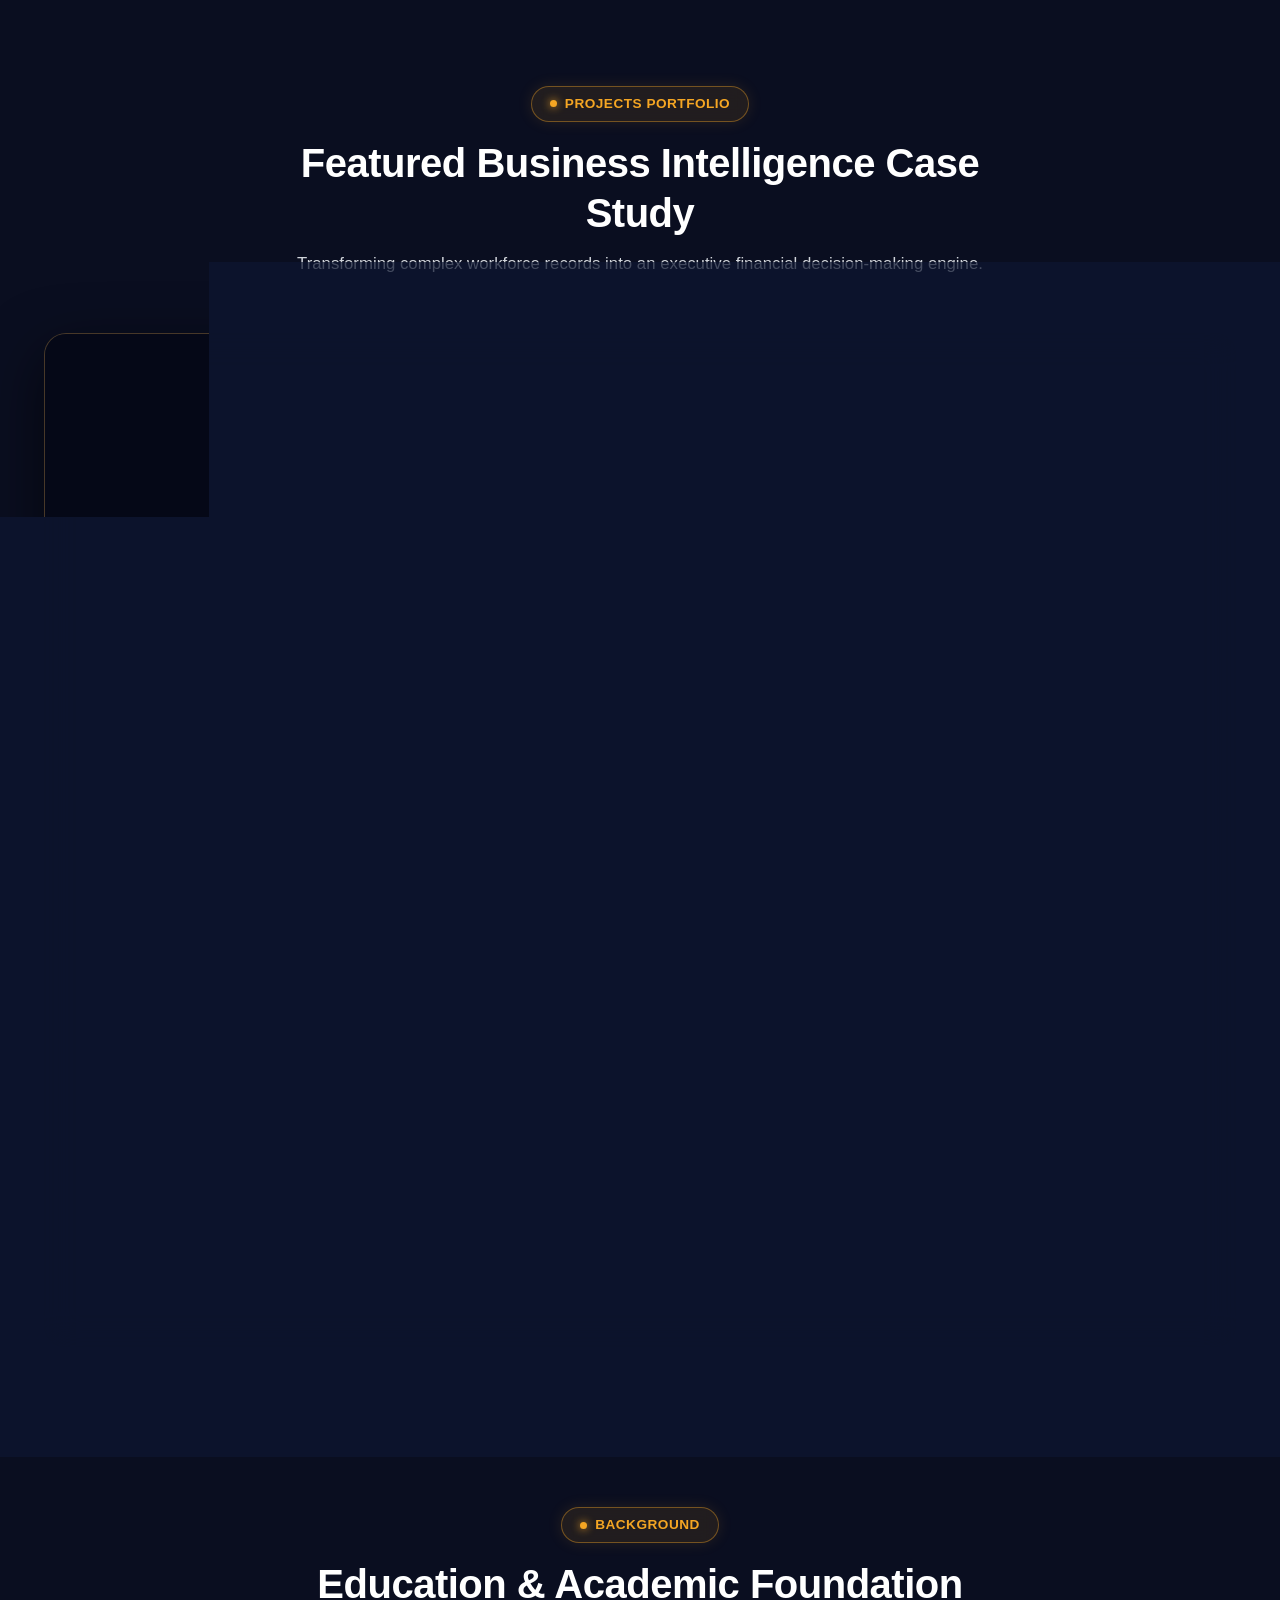
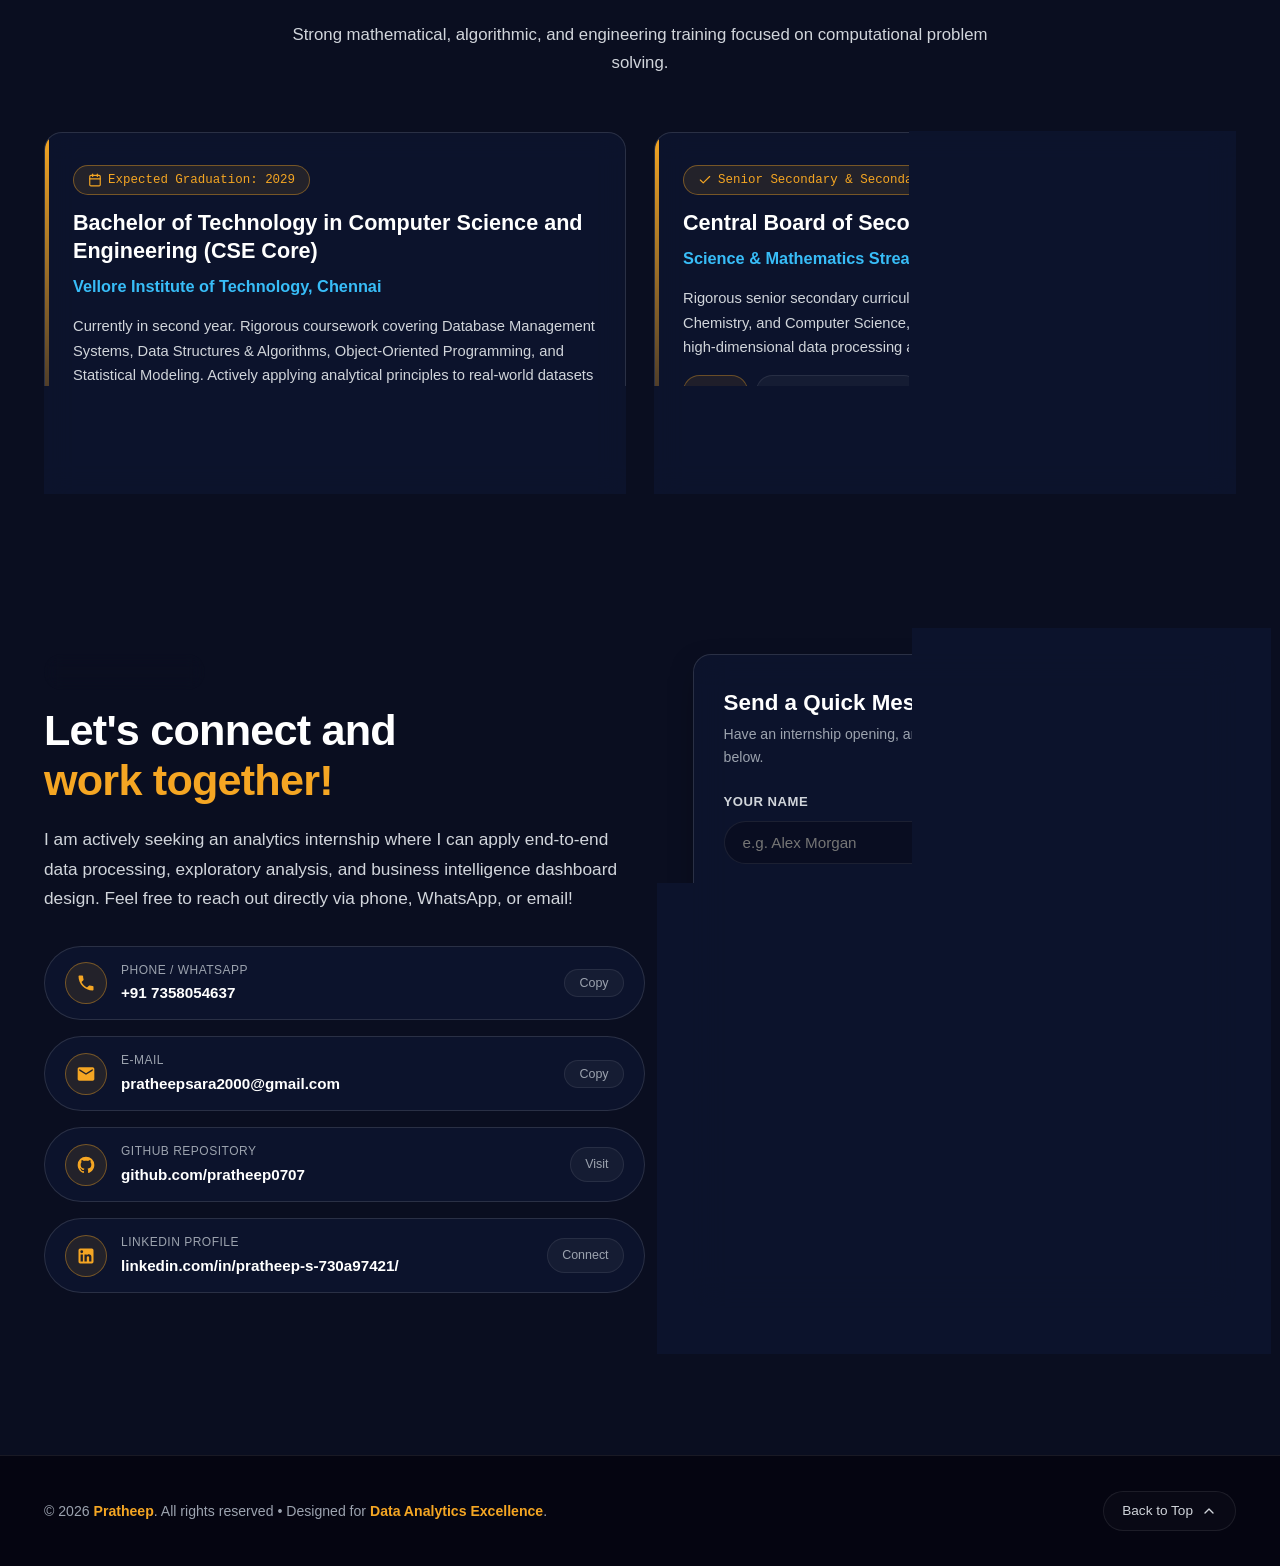
==== commit befb700d: "Add files via upload" ====
--- a/index.html
+++ b/index.html
@@ -3,11 +3,11 @@
 <head>
   <meta charset="UTF-8">
   <meta name="viewport" content="width=device-width, initial-scale=1.0">
-  <title>pratheep_portfolio</title>
-  <meta name="description" content="Portfolio of Pratheep S - Data Analyst & 2nd-year B.Tech Computer Science student at VIT Chennai. Specializing in Power BI, DAX, SQL, and business intelligence dashboards.">
+  <title>pratheep</title>
+  <meta name="description" content="Portfolio of Pratheep - Data Analyst & 2nd-year B.Tech Computer Science student at VIT Chennai. Specializing in Power BI, DAX, SQL, and business intelligence dashboards.">
 
   <!-- Favicon / Tab Icon -->
-  <link rel="icon" href="data:image/svg+xml,<svg xmlns='http://www.w3.org/2000/svg' viewBox='0 0 100 100'><rect width='100' height='100' rx='25' fill='%230A0E20'/><text x='50%' y='68%' font-size='56' font-weight='800' fill='%23F5A623' font-family='sans-serif' text-anchor='middle'>PS</text></svg>">
+  <link rel="icon" href="data:image/svg+xml,<svg xmlns='http://www.w3.org/2000/svg' viewBox='0 0 100 100'><rect width='100' height='100' rx='25' fill='%230A0E20'/><text x='50%' y='68%' font-size='56' font-weight='800' fill='%23F5A623' font-family='sans-serif' text-anchor='middle'>P</text></svg>">
 
   <!-- Google Fonts: Outfit (Headings), Inter (Body), JetBrains Mono (Data/Tech) -->
   <link rel="preconnect" href="https://fonts.googleapis.com">
@@ -27,9 +27,9 @@
        =================================================================== -->
   <header class="navbar" id="navbar">
     <div class="container nav-container">
-      <a href="#home" class="nav-brand" aria-label="pratheep_portfolio">
-        <span class="brand-badge">PS</span>
-        <span class="brand-name">pratheep_<span>portfolio</span></span>
+      <a href="#home" class="nav-brand" aria-label="pratheep">
+        <span class="brand-badge">P</span>
+        <span class="brand-name">pratheep</span>
       </a>
 
       <!-- Desktop Nav Menu -->
@@ -69,7 +69,7 @@
 
         <h1 class="hero-headline">
           <span class="greeting">Hello,</span>
-          <span class="name-highlight">I'm Pratheep S!</span>
+          <span class="name-highlight">I'm Pratheep!</span>
         </h1>
 
         <div class="hero-role-tag">
@@ -91,7 +91,7 @@
           </a>
 
           <!-- Secondary Button (Gold Outline): Download CV -->
-          <a href="assets/resume.pdf" class="btn-pill btn-pill-gold" target="_blank" download="Pratheep_S_Resume.pdf">
+          <a href="assets/resume.pdf" class="btn-pill btn-pill-gold" target="_blank" download="Pratheep_Resume.pdf">
             <svg width="18" height="18" viewBox="0 0 24 24" fill="none" stroke="currentColor" stroke-width="2" stroke-linecap="round" stroke-linejoin="round">
               <path d="M21 15v4a2 2 0 0 1-2 2H5a2 2 0 0 1-2-2v-4"></path>
               <polyline points="7 10 12 15 17 10"></polyline>
@@ -622,7 +622,7 @@
   <footer class="footer">
     <div class="container footer-content">
       <div class="footer-copy">
-        © 2026 <strong>Pratheep S</strong>. All rights reserved • Designed for <strong>Data Analytics Excellence</strong>.
+        © 2026 <strong>Pratheep</strong>. All rights reserved • Designed for <strong>Data Analytics Excellence</strong>.
       </div>
       <a href="#home" class="back-to-top-btn">
         <span>Back to Top</span>
--- a/css/styles.css
+++ b/css/styles.css
@@ -0,0 +1,1744 @@
+/* ===================================================================
+   PRATHEEP S - DATA ANALYST PORTFOLIO
+   Design System & Stylesheet
+   Color Palette:
+     - Background: Dark Navy / Deep Blue (#0A0E20, #050511)
+     - Primary Accent: Golden Yellow (#F5A623)
+     - Text: White (#FFFFFF) & Light Gray (#D1D5DB)
+     - Button/Tag Style: Pill-shaped (fully rounded) with thin borders
+   =================================================================== */
+
+:root {
+  /* Colors */
+  --bg-main: #0A0E20;
+  --bg-deep: #050511;
+  --bg-card: rgba(15, 23, 49, 0.72);
+  --bg-card-hover: rgba(22, 34, 70, 0.85);
+  --bg-card-glass: rgba(10, 14, 32, 0.8);
+  --bg-nav: rgba(10, 14, 32, 0.88);
+
+  --accent-gold: #F5A623;
+  --accent-gold-light: #FFC857;
+  --accent-gold-dark: #D48806;
+  --accent-gold-glow: rgba(245, 166, 35, 0.25);
+  --accent-gold-subtle: rgba(245, 166, 35, 0.1);
+
+  --accent-cyan: #38BDF8;
+  --accent-green: #10B981;
+  --accent-red: #EF4444;
+
+  --text-white: #FFFFFF;
+  --text-primary: #F3F4F6;
+  --text-light-gray: #D1D5DB;
+  --text-muted: #9CA3AF;
+  --text-dark: #6B7280;
+
+  --border-subtle: rgba(255, 255, 255, 0.08);
+  --border-card: rgba(255, 255, 255, 0.12);
+  --border-gold: rgba(245, 166, 35, 0.4);
+  --border-gold-strong: #F5A623;
+
+  /* Typography */
+  --font-heading: 'Outfit', -apple-system, BlinkMacSystemFont, 'Segoe UI', Roboto, sans-serif;
+  --font-body: 'Inter', -apple-system, BlinkMacSystemFont, 'Segoe UI', Roboto, sans-serif;
+  --font-mono: 'JetBrains Mono', 'Fira Code', monospace;
+
+  /* Radii */
+  --radius-pill: 9999px;
+  --radius-card: 18px;
+  --radius-sm: 8px;
+  --radius-md: 12px;
+
+  /* Shadows */
+  --shadow-sm: 0 2px 8px rgba(0, 0, 0, 0.3);
+  --shadow-card: 0 10px 30px -10px rgba(0, 0, 0, 0.5);
+  --shadow-gold-glow: 0 0 25px rgba(245, 166, 35, 0.25);
+  --shadow-gold-strong: 0 0 35px rgba(245, 166, 35, 0.45);
+
+  /* Transitions */
+  --transition-fast: 0.2s cubic-bezier(0.4, 0, 0.2, 1);
+  --transition-normal: 0.3s cubic-bezier(0.4, 0, 0.2, 1);
+  --transition-slow: 0.5s cubic-bezier(0.4, 0, 0.2, 1);
+}
+
+/* Reset & Box Sizing */
+*, *::before, *::after {
+  box-sizing: border-box;
+  margin: 0;
+  padding: 0;
+}
+
+html {
+  scroll-behavior: smooth;
+  scroll-padding-top: 85px;
+  -webkit-text-size-adjust: 100%;
+}
+
+body {
+  background-color: var(--bg-main);
+  color: var(--text-light-gray);
+  font-family: var(--font-body);
+  font-size: 16px;
+  line-height: 1.65;
+  overflow-x: hidden;
+  position: relative;
+  background-image: 
+    radial-gradient(circle at 15% 20%, rgba(245, 166, 35, 0.04) 0%, transparent 40%),
+    radial-gradient(circle at 85% 60%, rgba(56, 189, 248, 0.03) 0%, transparent 45%),
+    radial-gradient(circle at 50% 90%, rgba(245, 166, 35, 0.03) 0%, transparent 50%);
+  background-attachment: fixed;
+}
+
+/* Canvas Background for Dynamic Node Network */
+#network-canvas {
+  position: fixed;
+  top: 0;
+  left: 0;
+  width: 100%;
+  height: 100%;
+  pointer-events: none;
+  z-index: 0;
+  opacity: 0.55;
+}
+
+/* Typography Defaults */
+h1, h2, h3, h4, h5, h6 {
+  color: var(--text-white);
+  font-family: var(--font-heading);
+  font-weight: 700;
+  line-height: 1.25;
+}
+
+p {
+  color: var(--text-light-gray);
+  font-size: 1rem;
+}
+
+a {
+  color: inherit;
+  text-decoration: none;
+  transition: var(--transition-fast);
+}
+
+img {
+  max-width: 100%;
+  height: auto;
+  display: block;
+}
+
+button {
+  font-family: inherit;
+  cursor: pointer;
+  border: none;
+  background: none;
+  outline: none;
+}
+
+/* Container */
+.container {
+  width: 100%;
+  max-width: 1240px;
+  margin-left: auto;
+  margin-right: auto;
+  padding-left: 24px;
+  padding-right: 24px;
+  position: relative;
+  z-index: 1;
+}
+
+/* Section Spacing */
+.section {
+  padding: 80px 0;
+  position: relative;
+}
+
+@media (max-width: 768px) {
+  .section {
+    padding: 55px 0;
+  }
+}
+
+/* Pill Badges */
+.pill-badge {
+  display: inline-flex;
+  align-items: center;
+  gap: 8px;
+  padding: 6px 18px;
+  border-radius: var(--radius-pill);
+  font-size: 0.85rem;
+  font-weight: 600;
+  letter-spacing: 0.5px;
+  text-transform: uppercase;
+  background: var(--accent-gold-subtle);
+  border: 1px solid var(--border-gold);
+  color: var(--accent-gold);
+  backdrop-filter: blur(8px);
+  margin-bottom: 16px;
+  box-shadow: 0 0 15px rgba(245, 166, 35, 0.12);
+}
+
+.pill-badge-dot {
+  width: 7px;
+  height: 7px;
+  border-radius: 50%;
+  background-color: var(--accent-gold);
+  box-shadow: 0 0 8px var(--accent-gold);
+}
+
+.pill-badge-cyan {
+  background: rgba(56, 189, 248, 0.1);
+  border-color: rgba(56, 189, 248, 0.35);
+  color: var(--accent-cyan);
+}
+
+.pill-badge-cyan .pill-badge-dot {
+  background-color: var(--accent-cyan);
+  box-shadow: 0 0 8px var(--accent-cyan);
+}
+
+/* Pill Buttons */
+.btn-pill {
+  display: inline-flex;
+  align-items: center;
+  justify-content: center;
+  gap: 10px;
+  padding: 12px 28px;
+  border-radius: var(--radius-pill);
+  font-size: 0.95rem;
+  font-weight: 600;
+  letter-spacing: 0.3px;
+  transition: all var(--transition-normal);
+  text-decoration: none;
+  position: relative;
+  overflow: hidden;
+}
+
+.btn-pill-gold {
+  border: 1.5px solid var(--accent-gold);
+  color: var(--accent-gold);
+  background: rgba(245, 166, 35, 0.06);
+  box-shadow: 0 0 15px rgba(245, 166, 35, 0.15);
+}
+
+.btn-pill-gold:hover {
+  background: var(--accent-gold);
+  color: var(--bg-deep);
+  box-shadow: 0 0 25px rgba(245, 166, 35, 0.5);
+  transform: translateY(-2px);
+}
+
+.btn-pill-gold-solid {
+  background: var(--accent-gold);
+  border: 1.5px solid var(--accent-gold);
+  color: var(--bg-deep);
+  box-shadow: 0 0 20px rgba(245, 166, 35, 0.35);
+}
+
+.btn-pill-gold-solid:hover {
+  background: var(--accent-gold-light);
+  border-color: var(--accent-gold-light);
+  box-shadow: 0 0 30px rgba(245, 166, 35, 0.6);
+  transform: translateY(-2px);
+}
+
+.btn-pill-outline {
+  border: 1.5px solid var(--border-card);
+  color: var(--text-white);
+  background: rgba(255, 255, 255, 0.03);
+}
+
+.btn-pill-outline:hover {
+  border-color: var(--accent-gold);
+  color: var(--accent-gold);
+  background: var(--accent-gold-subtle);
+  transform: translateY(-2px);
+}
+
+.btn-pill-sm {
+  padding: 7px 18px;
+  font-size: 0.85rem;
+}
+
+/* Small Tag Pills (Tech stacks, filters) */
+.tag-pill {
+  display: inline-flex;
+  align-items: center;
+  gap: 6px;
+  padding: 5px 14px;
+  border-radius: var(--radius-pill);
+  font-size: 0.8rem;
+  font-weight: 500;
+  border: 1px solid var(--border-subtle);
+  background: rgba(255, 255, 255, 0.04);
+  color: var(--text-light-gray);
+  transition: all var(--transition-fast);
+}
+
+.tag-pill:hover {
+  border-color: var(--accent-gold);
+  color: var(--accent-gold);
+  background: var(--accent-gold-subtle);
+  transform: translateY(-1px);
+}
+
+.tag-pill-gold {
+  border-color: rgba(245, 166, 35, 0.35);
+  background: rgba(245, 166, 35, 0.08);
+  color: var(--accent-gold);
+}
+
+/* Social Outline Icons */
+.social-icon-btn {
+  display: inline-flex;
+  align-items: center;
+  justify-content: center;
+  width: 44px;
+  height: 44px;
+  border-radius: 50%;
+  border: 1.5px solid rgba(255, 255, 255, 0.25);
+  color: var(--text-white);
+  background: rgba(255, 255, 255, 0.03);
+  transition: all var(--transition-normal);
+  backdrop-filter: blur(5px);
+}
+
+.social-icon-btn svg {
+  width: 20px;
+  height: 20px;
+  fill: currentColor;
+  transition: transform var(--transition-fast);
+}
+
+.social-icon-btn:hover {
+  border-color: var(--accent-gold);
+  color: var(--accent-gold);
+  background: var(--accent-gold-subtle);
+  box-shadow: 0 0 18px rgba(245, 166, 35, 0.3);
+  transform: translateY(-3px);
+}
+
+.social-icon-btn:hover svg {
+  transform: scale(1.1);
+}
+
+/* ===================================================================
+   SECTION 1: TOP NAVIGATION BAR
+   =================================================================== */
+.navbar {
+  position: fixed;
+  top: 0;
+  left: 0;
+  right: 0;
+  z-index: 1000;
+  background: var(--bg-nav);
+  backdrop-filter: blur(16px);
+  -webkit-backdrop-filter: blur(16px);
+  border-bottom: 1px solid var(--border-subtle);
+  transition: all var(--transition-normal);
+}
+
+.navbar.scrolled {
+  background: rgba(5, 5, 17, 0.95);
+  border-bottom-color: rgba(245, 166, 35, 0.2);
+  box-shadow: 0 10px 30px rgba(0, 0, 0, 0.4);
+}
+
+.nav-container {
+  display: flex;
+  align-items: center;
+  justify-content: space-between;
+  height: 76px;
+}
+
+.nav-brand {
+  display: flex;
+  align-items: center;
+  gap: 12px;
+  font-family: var(--font-heading);
+  font-weight: 700;
+  font-size: 1.35rem;
+  color: var(--text-white);
+  letter-spacing: -0.3px;
+}
+
+.brand-badge {
+  display: inline-flex;
+  align-items: center;
+  justify-content: center;
+  width: 38px;
+  height: 38px;
+  border-radius: var(--radius-pill);
+  background: linear-gradient(135deg, rgba(245, 166, 35, 0.2) 0%, rgba(245, 166, 35, 0.05) 100%);
+  border: 1.5px solid var(--accent-gold);
+  color: var(--accent-gold);
+  font-size: 0.95rem;
+  font-weight: 800;
+  box-shadow: 0 0 12px rgba(245, 166, 35, 0.3);
+}
+
+.brand-text {
+  display: flex;
+  flex-direction: column;
+}
+
+.brand-name {
+  color: var(--text-white);
+  line-height: 1.1;
+}
+
+.brand-name span {
+  color: var(--accent-gold);
+}
+
+.brand-role {
+  font-size: 0.7rem;
+  text-transform: uppercase;
+  letter-spacing: 1.5px;
+  color: var(--text-muted);
+  font-weight: 600;
+  font-family: var(--font-mono);
+}
+
+/* Nav Menu */
+.nav-menu {
+  display: flex;
+  align-items: center;
+  list-style: none;
+  gap: 8px;
+  background: rgba(255, 255, 255, 0.03);
+  padding: 6px 10px;
+  border-radius: var(--radius-pill);
+  border: 1px solid var(--border-subtle);
+}
+
+.nav-item {
+  position: relative;
+}
+
+.nav-link {
+  display: inline-block;
+  padding: 8px 18px;
+  font-size: 0.9rem;
+  font-weight: 500;
+  color: var(--text-light-gray);
+  border-radius: var(--radius-pill);
+  transition: all var(--transition-fast);
+}
+
+.nav-link:hover {
+  color: var(--accent-gold);
+  background: rgba(245, 166, 35, 0.08);
+}
+
+.nav-link.active {
+  color: var(--accent-gold);
+  background: var(--accent-gold-subtle);
+  font-weight: 600;
+  box-shadow: inset 0 0 0 1px var(--border-gold);
+}
+
+/* Nav Actions */
+.nav-actions {
+  display: flex;
+  align-items: center;
+  gap: 12px;
+}
+
+/* Hamburger for Mobile */
+.mobile-toggle {
+  display: none;
+  flex-direction: column;
+  justify-content: center;
+  align-items: center;
+  width: 40px;
+  height: 40px;
+  border-radius: var(--radius-pill);
+  border: 1.5px solid var(--border-subtle);
+  background: rgba(255, 255, 255, 0.03);
+  cursor: pointer;
+  gap: 5px;
+  transition: all var(--transition-fast);
+}
+
+.mobile-toggle span {
+  display: block;
+  width: 20px;
+  height: 2px;
+  background-color: var(--text-white);
+  border-radius: 2px;
+  transition: all var(--transition-fast);
+}
+
+.mobile-toggle.active span:nth-child(1) {
+  transform: translateY(7px) rotate(45deg);
+}
+
+.mobile-toggle.active span:nth-child(2) {
+  opacity: 0;
+}
+
+.mobile-toggle.active span:nth-child(3) {
+  transform: translateY(-7px) rotate(-45deg);
+}
+
+/* ===================================================================
+   SECTION 2: HERO SECTION
+   =================================================================== */
+.hero-section {
+  padding-top: 130px;
+  padding-bottom: 70px;
+  position: relative;
+}
+
+.hero-clean-layout {
+  max-width: 820px;
+  margin: 0 auto;
+  display: flex;
+  flex-direction: column;
+  align-items: center;
+  text-align: center;
+  position: relative;
+  z-index: 2;
+}
+
+.hero-headline {
+  font-size: 3.8rem;
+  letter-spacing: -1.5px;
+  line-height: 1.1;
+  margin-bottom: 14px;
+  text-align: center;
+}
+
+.hero-headline .greeting {
+  color: var(--text-white);
+  display: block;
+  font-weight: 600;
+}
+
+.hero-headline .name-highlight {
+  color: var(--accent-gold);
+  background: linear-gradient(135deg, #FFC857 0%, #F5A623 50%, #E08A00 100%);
+  -webkit-background-clip: text;
+  -webkit-text-fill-color: transparent;
+  display: inline-block;
+  font-weight: 800;
+  text-shadow: 0 0 40px rgba(245, 166, 35, 0.2);
+}
+
+.hero-role-tag {
+  display: inline-flex;
+  align-items: center;
+  gap: 8px;
+  font-family: var(--font-mono);
+  font-size: 0.95rem;
+  color: var(--accent-cyan);
+  background: rgba(56, 189, 248, 0.08);
+  border: 1px solid rgba(56, 189, 248, 0.25);
+  padding: 5px 18px;
+  border-radius: var(--radius-pill);
+  margin-bottom: 22px;
+}
+
+.hero-role-tag::before {
+  content: "";
+  display: inline-block;
+  width: 8px;
+  height: 8px;
+  border-radius: 50%;
+  background: var(--accent-cyan);
+  box-shadow: 0 0 8px var(--accent-cyan);
+}
+
+.hero-bio {
+  font-size: 1.12rem;
+  color: var(--text-light-gray);
+  line-height: 1.8;
+  margin-bottom: 34px;
+  max-width: 680px;
+  text-align: center;
+}
+
+.hero-actions {
+  display: flex;
+  align-items: center;
+  justify-content: center;
+  flex-wrap: wrap;
+  gap: 16px;
+  margin-bottom: 36px;
+}
+
+.hero-socials {
+  display: flex;
+  align-items: center;
+  justify-content: center;
+  gap: 14px;
+}
+
+.social-label {
+  font-size: 0.85rem;
+  color: var(--text-muted);
+  font-weight: 500;
+  text-transform: uppercase;
+  letter-spacing: 1px;
+}
+
+/* Quick Stats Bar Under Hero */
+.hero-quick-stats {
+  display: grid;
+  grid-template-columns: repeat(4, 1fr);
+  gap: 16px;
+  margin-top: 50px;
+  width: 100%;
+}
+
+.stat-card {
+  background: var(--bg-card);
+  backdrop-filter: blur(12px);
+  border: 1px solid var(--border-card);
+  border-radius: var(--radius-md);
+  padding: 16px 20px;
+  transition: all var(--transition-normal);
+  position: relative;
+  overflow: hidden;
+}
+
+.stat-card::after {
+  content: "";
+  position: absolute;
+  top: 0;
+  left: 0;
+  width: 100%;
+  height: 2px;
+  background: linear-gradient(90deg, transparent, var(--accent-gold), transparent);
+  opacity: 0;
+  transition: opacity var(--transition-fast);
+}
+
+.stat-card:hover {
+  transform: translateY(-3px);
+  border-color: var(--border-gold);
+  box-shadow: var(--shadow-gold-glow);
+}
+
+.stat-card:hover::after {
+  opacity: 1;
+}
+
+.stat-number {
+  font-family: var(--font-heading);
+  font-size: 1.85rem;
+  font-weight: 700;
+  color: var(--accent-gold);
+  line-height: 1.1;
+  margin-bottom: 4px;
+}
+
+.stat-label {
+  font-size: 0.8rem;
+  color: var(--text-muted);
+  font-weight: 500;
+  text-transform: uppercase;
+  letter-spacing: 0.5px;
+}
+
+/* Hero Right Side: Data Graphics Console */
+.hero-graphic {
+  position: relative;
+  display: flex;
+  justify-content: center;
+}
+
+.data-console-card {
+  width: 100%;
+  max-width: 470px;
+  background: var(--bg-card);
+  backdrop-filter: blur(16px);
+  -webkit-backdrop-filter: blur(16px);
+  border: 1px solid rgba(245, 166, 35, 0.25);
+  border-radius: var(--radius-card);
+  padding: 24px;
+  box-shadow: 0 20px 50px rgba(0, 0, 0, 0.6), var(--shadow-gold-glow);
+  position: relative;
+  overflow: hidden;
+}
+
+.data-console-card::before {
+  content: "";
+  position: absolute;
+  top: -80px;
+  right: -80px;
+  width: 180px;
+  height: 180px;
+  background: radial-gradient(circle, rgba(245, 166, 35, 0.2) 0%, transparent 70%);
+  pointer-events: none;
+}
+
+.console-header {
+  display: flex;
+  justify-content: space-between;
+  align-items: center;
+  padding-bottom: 16px;
+  border-bottom: 1px solid var(--border-subtle);
+  margin-bottom: 18px;
+}
+
+.console-title-wrap {
+  display: flex;
+  align-items: center;
+  gap: 10px;
+}
+
+.console-indicator {
+  width: 9px;
+  height: 9px;
+  background: #10B981;
+  border-radius: 50%;
+  box-shadow: 0 0 10px #10B981;
+  animation: pulse-green 2s infinite;
+}
+
+@keyframes pulse-green {
+  0% { transform: scale(0.95); box-shadow: 0 0 0 0 rgba(16, 185, 129, 0.7); }
+  70% { transform: scale(1.1); box-shadow: 0 0 0 8px rgba(16, 185, 129, 0); }
+  100% { transform: scale(0.95); box-shadow: 0 0 0 0 rgba(16, 185, 129, 0); }
+}
+
+.console-title {
+  font-family: var(--font-mono);
+  font-size: 0.82rem;
+  font-weight: 600;
+  color: var(--text-white);
+  letter-spacing: 0.5px;
+}
+
+.console-status-badge {
+  font-family: var(--font-mono);
+  font-size: 0.72rem;
+  padding: 3px 10px;
+  border-radius: var(--radius-pill);
+  background: rgba(16, 185, 129, 0.1);
+  color: #10B981;
+  border: 1px solid rgba(16, 185, 129, 0.3);
+}
+
+.console-metrics-row {
+  display: grid;
+  grid-template-columns: repeat(2, 1fr);
+  gap: 12px;
+  margin-bottom: 18px;
+}
+
+.console-metric-item {
+  background: rgba(10, 14, 32, 0.7);
+  border: 1px solid var(--border-subtle);
+  border-radius: var(--radius-sm);
+  padding: 12px 14px;
+}
+
+.c-metric-title {
+  font-size: 0.72rem;
+  color: var(--text-muted);
+  text-transform: uppercase;
+  letter-spacing: 0.5px;
+  margin-bottom: 2px;
+}
+
+.c-metric-val {
+  font-family: var(--font-mono);
+  font-size: 1.25rem;
+  font-weight: 700;
+  color: var(--text-white);
+}
+
+.c-metric-val.gold {
+  color: var(--accent-gold);
+}
+
+.c-metric-val.red {
+  color: #F87171;
+}
+
+.c-metric-sub {
+  font-size: 0.7rem;
+  color: var(--accent-cyan);
+  margin-top: 2px;
+}
+
+/* Query Box in Console */
+.console-code-box {
+  background: rgba(5, 7, 18, 0.9);
+  border: 1px solid var(--border-subtle);
+  border-radius: var(--radius-sm);
+  padding: 12px 14px;
+  margin-bottom: 18px;
+  font-family: var(--font-mono);
+  font-size: 0.78rem;
+  line-height: 1.6;
+  position: relative;
+}
+
+.code-keyword { color: #F5A623; }
+.code-fn { color: #38BDF8; }
+.code-str { color: #34D399; }
+.code-comment { color: #6B7280; font-style: italic; }
+
+/* Interactive Mini Chart Simulation */
+.console-chart-wrap {
+  background: rgba(10, 14, 32, 0.7);
+  border: 1px solid var(--border-subtle);
+  border-radius: var(--radius-sm);
+  padding: 12px 14px;
+}
+
+.chart-header {
+  display: flex;
+  justify-content: space-between;
+  align-items: center;
+  margin-bottom: 8px;
+  font-size: 0.75rem;
+  color: var(--text-muted);
+}
+
+.chart-bars {
+  display: flex;
+  align-items: flex-end;
+  gap: 8px;
+  height: 65px;
+  padding-top: 6px;
+}
+
+.chart-bar-col {
+  flex: 1;
+  display: flex;
+  flex-direction: column;
+  align-items: center;
+  height: 100%;
+  justify-content: flex-end;
+}
+
+.chart-bar-fill {
+  width: 100%;
+  border-radius: 4px 4px 0 0;
+  background: linear-gradient(180deg, var(--accent-gold) 0%, rgba(245, 166, 35, 0.3) 100%);
+  transition: height 1s ease-in-out;
+  position: relative;
+}
+
+.chart-bar-fill.active {
+  background: linear-gradient(180deg, #FFC857 0%, var(--accent-gold) 100%);
+  box-shadow: 0 0 10px rgba(245, 166, 35, 0.4);
+}
+
+.chart-bar-label {
+  font-size: 0.65rem;
+  font-family: var(--font-mono);
+  color: var(--text-muted);
+  margin-top: 4px;
+}
+
+/* ===================================================================
+   SECTION 3: TECHNICAL SKILLS
+   =================================================================== */
+.section-header {
+  text-align: center;
+  max-width: 700px;
+  margin: 0 auto 55px auto;
+}
+
+.section-header h2 {
+  font-size: 2.5rem;
+  letter-spacing: -0.5px;
+  margin-bottom: 12px;
+}
+
+.section-header p {
+  color: var(--text-light-gray);
+  font-size: 1.05rem;
+}
+
+.skills-grid {
+  display: grid;
+  grid-template-columns: repeat(4, 1fr);
+  gap: 24px;
+}
+
+.skill-col-card {
+  background: var(--bg-card);
+  backdrop-filter: blur(14px);
+  -webkit-backdrop-filter: blur(14px);
+  border: 1px solid var(--border-card);
+  border-radius: var(--radius-card);
+  padding: 28px 22px;
+  transition: all var(--transition-normal);
+  display: flex;
+  flex-direction: column;
+  position: relative;
+  overflow: hidden;
+}
+
+.skill-col-card::before {
+  content: "";
+  position: absolute;
+  top: 0;
+  left: 0;
+  right: 0;
+  height: 3px;
+  background: linear-gradient(90deg, transparent, var(--border-gold), transparent);
+  transition: background var(--transition-normal);
+}
+
+.skill-col-card:hover {
+  transform: translateY(-6px);
+  border-color: var(--border-gold);
+  box-shadow: var(--shadow-gold-glow);
+  background: var(--bg-card-hover);
+}
+
+.skill-col-card:hover::before {
+  background: linear-gradient(90deg, var(--accent-gold-light), var(--accent-gold), var(--accent-gold-light));
+}
+
+.skill-col-header {
+  display: flex;
+  align-items: center;
+  gap: 12px;
+  margin-bottom: 22px;
+  padding-bottom: 16px;
+  border-bottom: 1px solid var(--border-subtle);
+}
+
+.skill-icon-wrap {
+  width: 46px;
+  height: 46px;
+  border-radius: var(--radius-pill);
+  background: rgba(245, 166, 35, 0.1);
+  border: 1px solid var(--border-gold);
+  display: flex;
+  align-items: center;
+  justify-content: center;
+  color: var(--accent-gold);
+  flex-shrink: 0;
+  box-shadow: 0 0 12px rgba(245, 166, 35, 0.15);
+}
+
+.skill-icon-wrap svg {
+  width: 22px;
+  height: 22px;
+}
+
+.skill-col-title {
+  font-size: 1.15rem;
+  font-weight: 700;
+  color: var(--text-white);
+  line-height: 1.25;
+}
+
+.skill-list {
+  list-style: none;
+  display: flex;
+  flex-direction: column;
+  gap: 12px;
+}
+
+.skill-item {
+  display: flex;
+  align-items: center;
+  gap: 10px;
+  padding: 10px 14px;
+  border-radius: var(--radius-pill);
+  background: rgba(255, 255, 255, 0.025);
+  border: 1px solid rgba(255, 255, 255, 0.06);
+  font-size: 0.9rem;
+  color: var(--text-light-gray);
+  font-weight: 500;
+  transition: all var(--transition-fast);
+}
+
+.skill-item:hover {
+  background: rgba(245, 166, 35, 0.08);
+  border-color: var(--border-gold);
+  color: var(--text-white);
+  transform: translateX(4px);
+}
+
+.skill-bullet {
+  width: 6px;
+  height: 6px;
+  border-radius: 50%;
+  background: var(--accent-gold);
+  flex-shrink: 0;
+  box-shadow: 0 0 6px var(--accent-gold);
+}
+
+.skills-footer-note {
+  text-align: center;
+  margin-top: 36px;
+  font-size: 0.85rem;
+  color: var(--text-muted);
+  font-family: var(--font-mono);
+}
+
+.skills-footer-note span {
+  color: var(--accent-gold);
+}
+
+/* ===================================================================
+   SECTION 4: PROJECTS PORTFOLIO
+   =================================================================== */
+.projects-section {
+  position: relative;
+}
+
+.project-featured-card {
+  background: var(--bg-card);
+  backdrop-filter: blur(16px);
+  -webkit-backdrop-filter: blur(16px);
+  border: 1.5px solid rgba(245, 166, 35, 0.25);
+  border-radius: 22px;
+  overflow: hidden;
+  box-shadow: 0 20px 60px rgba(0, 0, 0, 0.6);
+  transition: all var(--transition-normal);
+}
+
+.project-featured-card:hover {
+  border-color: var(--accent-gold);
+  box-shadow: 0 20px 60px rgba(0, 0, 0, 0.7), 0 0 35px rgba(245, 166, 35, 0.2);
+}
+
+.project-split-layout {
+  display: grid;
+  grid-template-columns: 1.15fr 0.85fr;
+  align-items: stretch;
+}
+
+/* Left Image Block */
+.project-media-block {
+  padding: 30px;
+  background: rgba(5, 8, 20, 0.85);
+  display: flex;
+  flex-direction: column;
+  justify-content: center;
+  border-right: 1px solid var(--border-subtle);
+  position: relative;
+}
+
+.project-preview-wrap {
+  position: relative;
+  border-radius: 12px;
+  overflow: hidden;
+  border: 1px solid rgba(245, 166, 35, 0.3);
+  box-shadow: 0 10px 30px rgba(0, 0, 0, 0.7);
+  background: #000;
+  cursor: pointer;
+  group: hover;
+}
+
+.project-preview-img {
+  width: 100%;
+  height: auto;
+  display: block;
+  transition: transform var(--transition-slow);
+}
+
+.project-preview-wrap:hover .project-preview-img {
+  transform: scale(1.025);
+}
+
+.preview-overlay {
+  position: absolute;
+  top: 0;
+  left: 0;
+  right: 0;
+  bottom: 0;
+  background: rgba(10, 14, 32, 0.65);
+  backdrop-filter: blur(3px);
+  display: flex;
+  flex-direction: column;
+  align-items: center;
+  justify-content: center;
+  gap: 10px;
+  opacity: 0;
+  transition: opacity var(--transition-normal);
+}
+
+.project-preview-wrap:hover .preview-overlay {
+  opacity: 1;
+}
+
+.zoom-indicator-btn {
+  display: inline-flex;
+  align-items: center;
+  gap: 8px;
+  padding: 10px 22px;
+  border-radius: var(--radius-pill);
+  background: var(--accent-gold);
+  color: var(--bg-deep);
+  font-weight: 700;
+  font-size: 0.9rem;
+  box-shadow: 0 0 20px rgba(245, 166, 35, 0.5);
+  transform: translateY(10px);
+  transition: transform var(--transition-normal);
+}
+
+.project-preview-wrap:hover .zoom-indicator-btn {
+  transform: translateY(0);
+}
+
+.dataset-banner {
+  display: flex;
+  justify-content: space-between;
+  align-items: center;
+  margin-top: 14px;
+  padding: 10px 16px;
+  background: rgba(255, 255, 255, 0.03);
+  border-radius: var(--radius-pill);
+  border: 1px solid var(--border-subtle);
+  font-size: 0.8rem;
+  color: var(--text-muted);
+}
+
+.dataset-banner strong {
+  color: var(--accent-gold);
+}
+
+/* Right Content Block */
+.project-info-block {
+  padding: 38px 34px;
+  display: flex;
+  flex-direction: column;
+  justify-content: space-between;
+}
+
+.project-title-gold {
+  font-size: 1.7rem;
+  font-weight: 800;
+  color: var(--accent-gold);
+  line-height: 1.25;
+  letter-spacing: -0.5px;
+  margin-bottom: 8px;
+  text-transform: uppercase;
+}
+
+.project-subtitle {
+  font-family: var(--font-mono);
+  font-size: 0.85rem;
+  color: var(--accent-cyan);
+  margin-bottom: 20px;
+  display: block;
+}
+
+.project-desc-text {
+  color: var(--text-light-gray);
+  font-size: 0.97rem;
+  line-height: 1.7;
+  margin-bottom: 16px;
+}
+
+/* Key Metrics Highlight Grid */
+.project-insights-box {
+  background: rgba(10, 14, 32, 0.65);
+  border: 1px solid var(--border-subtle);
+  border-left: 3px solid var(--accent-gold);
+  border-radius: 8px;
+  padding: 14px 18px;
+  margin: 18px 0 24px 0;
+}
+
+.insights-title {
+  font-size: 0.8rem;
+  font-weight: 700;
+  color: var(--accent-gold);
+  text-transform: uppercase;
+  letter-spacing: 1px;
+  margin-bottom: 8px;
+  display: flex;
+  align-items: center;
+  gap: 6px;
+}
+
+.insights-list {
+  list-style: none;
+  display: flex;
+  flex-direction: column;
+  gap: 10px;
+  font-size: 0.9rem;
+}
+
+.insights-list li {
+  position: relative;
+  padding-left: 18px;
+  color: var(--text-light-gray);
+  line-height: 1.6;
+}
+
+.insights-list li::before {
+  content: "•";
+  position: absolute;
+  left: 2px;
+  top: 0;
+  color: var(--accent-gold);
+  font-weight: bold;
+  font-size: 1.1rem;
+}
+
+.insights-list strong {
+  color: var(--text-white);
+}
+
+/* Tools Used Tags */
+.project-tools-wrap {
+  margin-bottom: 26px;
+}
+
+.tools-label {
+  font-size: 0.78rem;
+  text-transform: uppercase;
+  letter-spacing: 1px;
+  color: var(--text-muted);
+  margin-bottom: 8px;
+  display: block;
+}
+
+.tools-pills {
+  display: flex;
+  flex-wrap: wrap;
+  gap: 8px;
+}
+
+/* Project Action Buttons */
+.project-actions {
+  display: flex;
+  align-items: center;
+  gap: 14px;
+  flex-wrap: wrap;
+}
+
+/* ===================================================================
+   SECTION 5: BACKGROUND / EDUCATION
+   =================================================================== */
+.background-grid {
+  display: grid;
+  grid-template-columns: repeat(2, 1fr);
+  gap: 28px;
+}
+
+.edu-card {
+  background: var(--bg-card);
+  backdrop-filter: blur(14px);
+  -webkit-backdrop-filter: blur(14px);
+  border: 1px solid var(--border-card);
+  border-radius: var(--radius-card);
+  padding: 32px 28px;
+  transition: all var(--transition-normal);
+  position: relative;
+  overflow: hidden;
+}
+
+.edu-card::before {
+  content: "";
+  position: absolute;
+  top: 0;
+  left: 0;
+  width: 4px;
+  height: 100%;
+  background: linear-gradient(180deg, var(--accent-gold), transparent);
+}
+
+.edu-card:hover {
+  transform: translateY(-4px);
+  border-color: var(--border-gold);
+  box-shadow: var(--shadow-gold-glow);
+}
+
+.edu-timeline-badge {
+  display: inline-flex;
+  align-items: center;
+  gap: 6px;
+  padding: 4px 14px;
+  border-radius: var(--radius-pill);
+  font-family: var(--font-mono);
+  font-size: 0.78rem;
+  color: var(--accent-gold);
+  background: var(--accent-gold-subtle);
+  border: 1px solid var(--border-gold);
+  margin-bottom: 14px;
+}
+
+.edu-degree {
+  font-size: 1.35rem;
+  font-weight: 700;
+  color: var(--text-white);
+  line-height: 1.3;
+  margin-bottom: 8px;
+}
+
+.edu-institution {
+  font-size: 1.02rem;
+  color: var(--accent-cyan);
+  font-weight: 600;
+  margin-bottom: 14px;
+}
+
+.edu-score-pill {
+  display: inline-flex;
+  align-items: center;
+  gap: 8px;
+  padding: 6px 16px;
+  border-radius: var(--radius-pill);
+  background: rgba(16, 185, 129, 0.1);
+  border: 1px solid rgba(16, 185, 129, 0.35);
+  color: #34D399;
+  font-weight: 700;
+  font-size: 0.95rem;
+  margin-bottom: 14px;
+}
+
+.edu-desc {
+  font-size: 0.92rem;
+  color: var(--text-light-gray);
+  line-height: 1.65;
+}
+
+/* ===================================================================
+   SECTION 6: CONTACT & FOOTER
+   =================================================================== */
+.contact-grid {
+  display: grid;
+  grid-template-columns: 1.05fr 0.95fr;
+  gap: 48px;
+  align-items: start;
+}
+
+.contact-info-col h2 {
+  font-size: 2.7rem;
+  line-height: 1.15;
+  letter-spacing: -0.8px;
+  margin-bottom: 20px;
+}
+
+.contact-info-col h2 span {
+  color: var(--accent-gold);
+}
+
+.contact-intro-text {
+  font-size: 1.08rem;
+  color: var(--text-light-gray);
+  line-height: 1.7;
+  margin-bottom: 32px;
+}
+
+.contact-channels {
+  display: flex;
+  flex-direction: column;
+  gap: 16px;
+  margin-bottom: 32px;
+}
+
+.contact-channel-item {
+  display: flex;
+  align-items: center;
+  justify-content: space-between;
+  padding: 14px 20px;
+  border-radius: var(--radius-pill);
+  background: var(--bg-card);
+  border: 1px solid var(--border-card);
+  transition: all var(--transition-normal);
+}
+
+.contact-channel-item:hover {
+  border-color: var(--border-gold);
+  background: var(--bg-card-hover);
+  box-shadow: 0 0 20px rgba(245, 166, 35, 0.15);
+  transform: translateX(4px);
+}
+
+.channel-left {
+  display: flex;
+  align-items: center;
+  gap: 14px;
+}
+
+.channel-icon {
+  width: 42px;
+  height: 42px;
+  border-radius: 50%;
+  background: var(--accent-gold-subtle);
+  border: 1px solid var(--border-gold);
+  display: flex;
+  align-items: center;
+  justify-content: center;
+  color: var(--accent-gold);
+  flex-shrink: 0;
+}
+
+.channel-icon svg {
+  width: 20px;
+  height: 20px;
+}
+
+.channel-details {
+  display: flex;
+  flex-direction: column;
+}
+
+.channel-label {
+  font-size: 0.75rem;
+  text-transform: uppercase;
+  letter-spacing: 0.5px;
+  color: var(--text-muted);
+}
+
+.channel-value {
+  font-size: 0.95rem;
+  font-weight: 600;
+  color: var(--text-white);
+  word-break: break-all;
+}
+
+.channel-action-btn {
+  padding: 6px 14px;
+  font-size: 0.78rem;
+  border-radius: var(--radius-pill);
+  border: 1px solid var(--border-subtle);
+  color: var(--text-muted);
+  background: rgba(255, 255, 255, 0.04);
+  cursor: pointer;
+  transition: all var(--transition-fast);
+}
+
+.channel-action-btn:hover {
+  border-color: var(--accent-gold);
+  color: var(--accent-gold);
+  background: var(--accent-gold-subtle);
+}
+
+/* Contact Message Card (Right Column) */
+.contact-form-card {
+  background: var(--bg-card);
+  backdrop-filter: blur(16px);
+  -webkit-backdrop-filter: blur(16px);
+  border: 1px solid var(--border-card);
+  border-radius: var(--radius-card);
+  padding: 34px 30px;
+  box-shadow: var(--shadow-card);
+}
+
+.form-title {
+  font-size: 1.4rem;
+  font-weight: 700;
+  color: var(--text-white);
+  margin-bottom: 6px;
+}
+
+.form-subtitle {
+  font-size: 0.88rem;
+  color: var(--text-muted);
+  margin-bottom: 22px;
+}
+
+.form-group {
+  margin-bottom: 18px;
+}
+
+.form-label {
+  display: block;
+  font-size: 0.82rem;
+  font-weight: 600;
+  color: var(--text-light-gray);
+  margin-bottom: 8px;
+  text-transform: uppercase;
+  letter-spacing: 0.5px;
+}
+
+.form-input, .form-textarea {
+  width: 100%;
+  padding: 12px 18px;
+  background: rgba(10, 14, 32, 0.85);
+  border: 1px solid var(--border-subtle);
+  border-radius: var(--radius-pill);
+  color: var(--text-white);
+  font-family: inherit;
+  font-size: 0.95rem;
+  outline: none;
+  transition: all var(--transition-fast);
+}
+
+.form-textarea {
+  border-radius: 16px;
+  resize: vertical;
+  min-height: 110px;
+}
+
+.form-input:focus, .form-textarea:focus {
+  border-color: var(--accent-gold);
+  box-shadow: 0 0 15px rgba(245, 166, 35, 0.2);
+  background: rgba(10, 14, 32, 0.95);
+}
+
+/* Footer */
+.footer {
+  border-top: 1px solid var(--border-subtle);
+  background: var(--bg-deep);
+  padding: 35px 0;
+  margin-top: 50px;
+}
+
+.footer-content {
+  display: flex;
+  align-items: center;
+  justify-content: space-between;
+  flex-wrap: wrap;
+  gap: 16px;
+}
+
+.footer-copy {
+  font-size: 0.88rem;
+  color: var(--text-muted);
+}
+
+.footer-copy strong {
+  color: var(--accent-gold);
+}
+
+.back-to-top-btn {
+  display: inline-flex;
+  align-items: center;
+  gap: 8px;
+  padding: 8px 18px;
+  border-radius: var(--radius-pill);
+  border: 1px solid var(--border-subtle);
+  font-size: 0.85rem;
+  color: var(--text-light-gray);
+  background: rgba(255, 255, 255, 0.02);
+  transition: all var(--transition-fast);
+}
+
+.back-to-top-btn:hover {
+  border-color: var(--accent-gold);
+  color: var(--accent-gold);
+  background: var(--accent-gold-subtle);
+}
+
+/* ===================================================================
+   LIGHTBOX MODAL (HIGH RESOLUTION DASHBOARD INSPECTOR)
+   =================================================================== */
+.lightbox-modal {
+  display: none;
+  position: fixed;
+  top: 0;
+  left: 0;
+  width: 100vw;
+  height: 100vh;
+  z-index: 9999;
+  background: rgba(5, 5, 17, 0.96);
+  backdrop-filter: blur(12px);
+  -webkit-backdrop-filter: blur(12px);
+  padding: 20px;
+  box-sizing: border-box;
+  opacity: 0;
+  transition: opacity var(--transition-normal);
+}
+
+.lightbox-modal.active {
+  display: flex;
+  flex-direction: column;
+  opacity: 1;
+}
+
+.lightbox-header {
+  display: flex;
+  justify-content: space-between;
+  align-items: center;
+  padding: 10px 16px;
+  background: rgba(15, 23, 49, 0.9);
+  border-radius: var(--radius-pill);
+  border: 1px solid var(--border-card);
+  margin-bottom: 14px;
+}
+
+.lightbox-title {
+  font-size: 1rem;
+  font-weight: 700;
+  color: var(--accent-gold);
+  display: flex;
+  align-items: center;
+  gap: 10px;
+}
+
+.lightbox-controls {
+  display: flex;
+  align-items: center;
+  gap: 10px;
+}
+
+.lightbox-btn {
+  padding: 6px 14px;
+  border-radius: var(--radius-pill);
+  border: 1px solid var(--border-card);
+  background: rgba(255, 255, 255, 0.06);
+  color: var(--text-white);
+  font-size: 0.85rem;
+  font-weight: 600;
+  cursor: pointer;
+  transition: all var(--transition-fast);
+}
+
+.lightbox-btn:hover {
+  border-color: var(--accent-gold);
+  color: var(--accent-gold);
+  background: var(--accent-gold-subtle);
+}
+
+.lightbox-btn-close {
+  background: rgba(239, 68, 68, 0.15);
+  border-color: rgba(239, 68, 68, 0.4);
+  color: #F87171;
+}
+
+.lightbox-btn-close:hover {
+  background: #EF4444;
+  color: #fff;
+  border-color: #EF4444;
+}
+
+.lightbox-body {
+  flex: 1;
+  display: flex;
+  align-items: center;
+  justify-content: center;
+  overflow: auto;
+  position: relative;
+  border-radius: 14px;
+  background: #000;
+  border: 1px solid var(--border-card);
+}
+
+.lightbox-img {
+  max-width: 95%;
+  max-height: 90vh;
+  object-fit: contain;
+  border-radius: 8px;
+  box-shadow: 0 10px 40px rgba(0,0,0,0.8);
+  transition: transform 0.25s ease;
+  user-select: none;
+}
+
+/* Toast Notification */
+.toast-msg {
+  position: fixed;
+  bottom: 28px;
+  right: 28px;
+  background: var(--bg-card);
+  border: 1.5px solid var(--accent-gold);
+  color: var(--text-white);
+  padding: 12px 24px;
+  border-radius: var(--radius-pill);
+  font-size: 0.9rem;
+  font-weight: 600;
+  box-shadow: var(--shadow-gold-strong);
+  z-index: 10000;
+  transform: translateY(100px);
+  opacity: 0;
+  transition: all var(--transition-normal);
+  pointer-events: none;
+  display: flex;
+  align-items: center;
+  gap: 10px;
+}
+
+.toast-msg.show {
+  transform: translateY(0);
+  opacity: 1;
+}
+
+/* ===================================================================
+   RESPONSIVE BREAKPOINTS
+   =================================================================== */
+@media (max-width: 1024px) {
+  .hero-grid {
+    grid-template-columns: 1fr;
+    gap: 40px;
+  }
+  .hero-graphic {
+    order: -1;
+  }
+  .data-console-card {
+    max-width: 100%;
+  }
+  .hero-quick-stats {
+    grid-template-columns: repeat(2, 1fr);
+  }
+  .skills-grid {
+    grid-template-columns: repeat(2, 1fr);
+  }
+  .project-split-layout {
+    grid-template-columns: 1fr;
+  }
+  .project-media-block {
+    border-right: none;
+    border-bottom: 1px solid var(--border-subtle);
+  }
+  .contact-grid {
+    grid-template-columns: 1fr;
+  }
+}
+
+@media (max-width: 768px) {
+  .nav-menu {
+    position: fixed;
+    top: 76px;
+    left: 0;
+    right: 0;
+    background: rgba(10, 14, 32, 0.98);
+    backdrop-filter: blur(20px);
+    flex-direction: column;
+    padding: 24px;
+    border-radius: 0 0 24px 24px;
+    border: none;
+    border-bottom: 1px solid var(--border-gold);
+    box-shadow: 0 20px 40px rgba(0, 0, 0, 0.7);
+    transform: translateY(-150%);
+    transition: transform var(--transition-normal);
+    gap: 12px;
+  }
+  .nav-menu.open {
+    transform: translateY(0);
+  }
+  .mobile-toggle {
+    display: flex;
+  }
+  .nav-link {
+    width: 100%;
+    text-align: center;
+    padding: 12px 20px;
+  }
+  .hero-headline {
+    font-size: 2.8rem;
+  }
+  .background-grid {
+    grid-template-columns: 1fr;
+  }
+  .skills-grid {
+    grid-template-columns: 1fr;
+  }
+}
+
+@media (max-width: 480px) {
+  .hero-headline {
+    font-size: 2.25rem;
+  }
+  .hero-quick-stats {
+    grid-template-columns: 1fr;
+  }
+  .hero-actions {
+    flex-direction: column;
+    width: 100%;
+  }
+  .btn-pill {
+    width: 100%;
+  }
+  .project-actions {
+    flex-direction: column;
+    width: 100%;
+  }
+}
